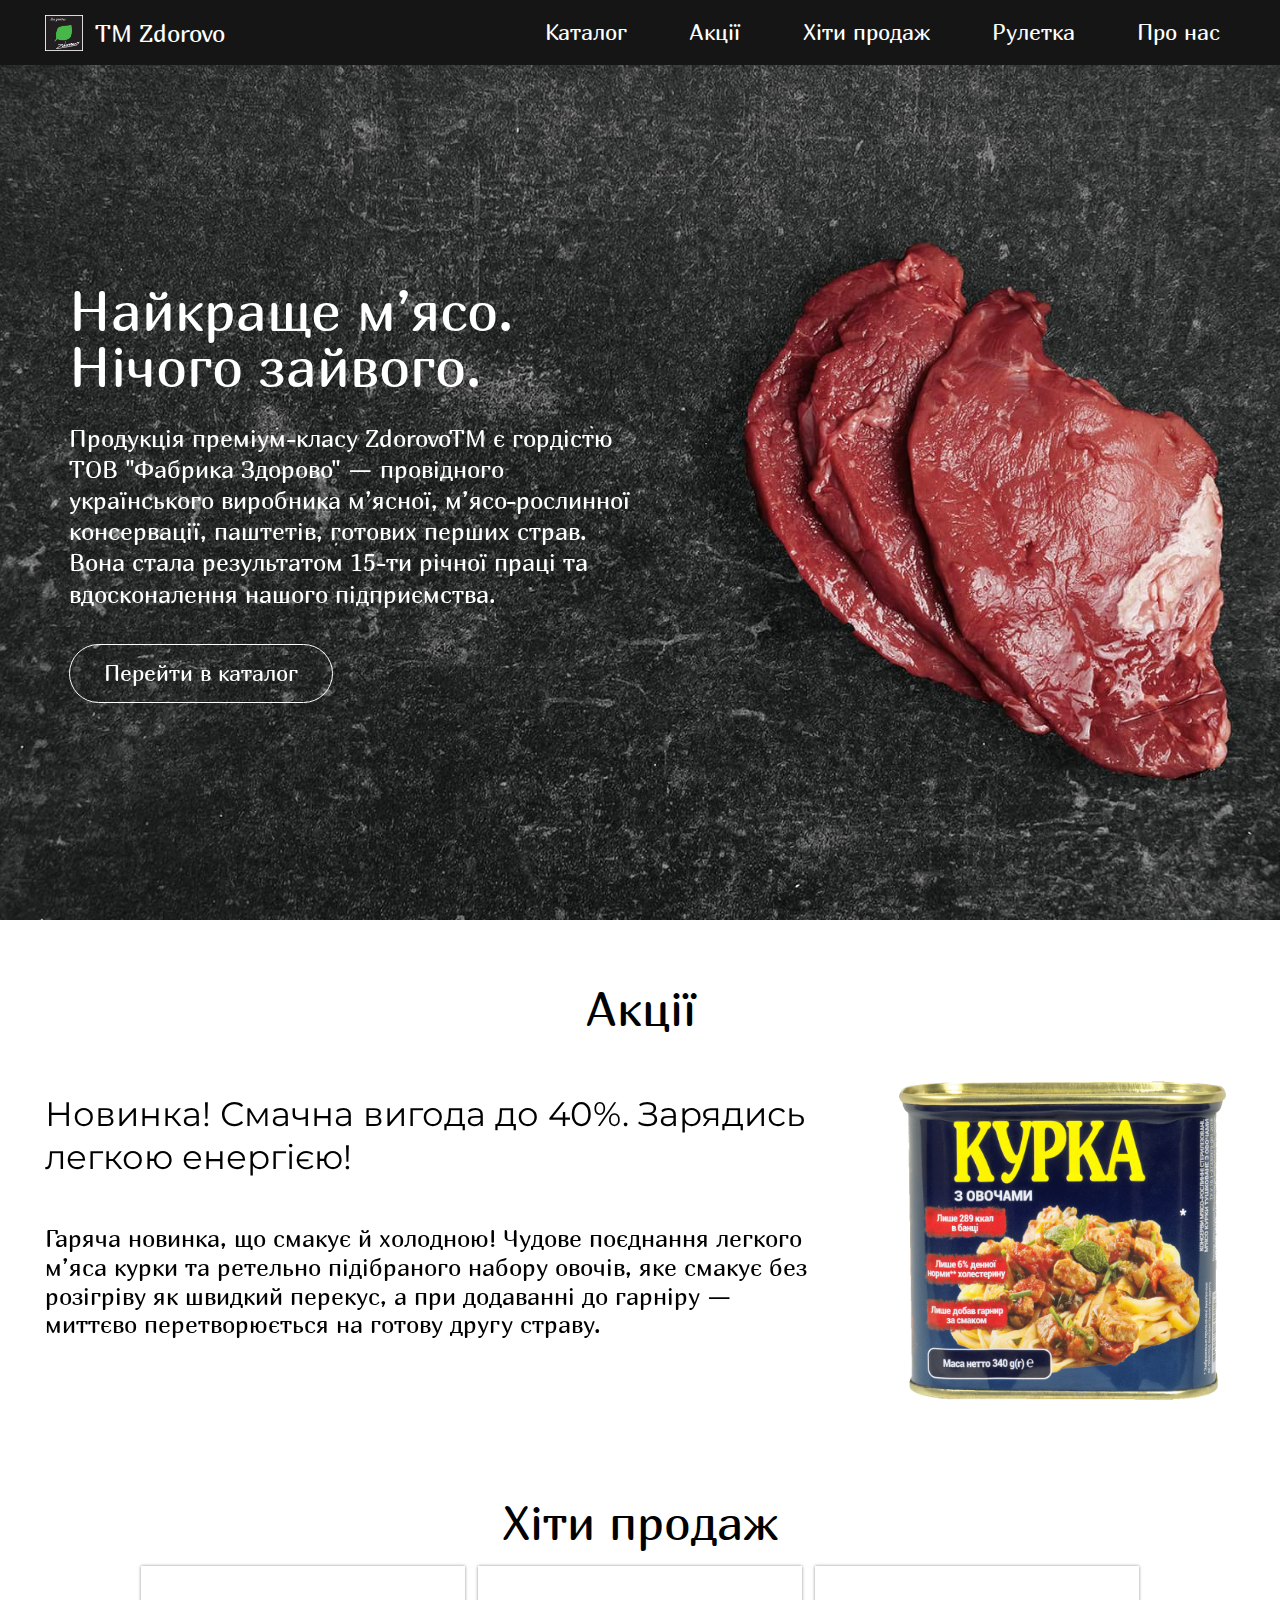
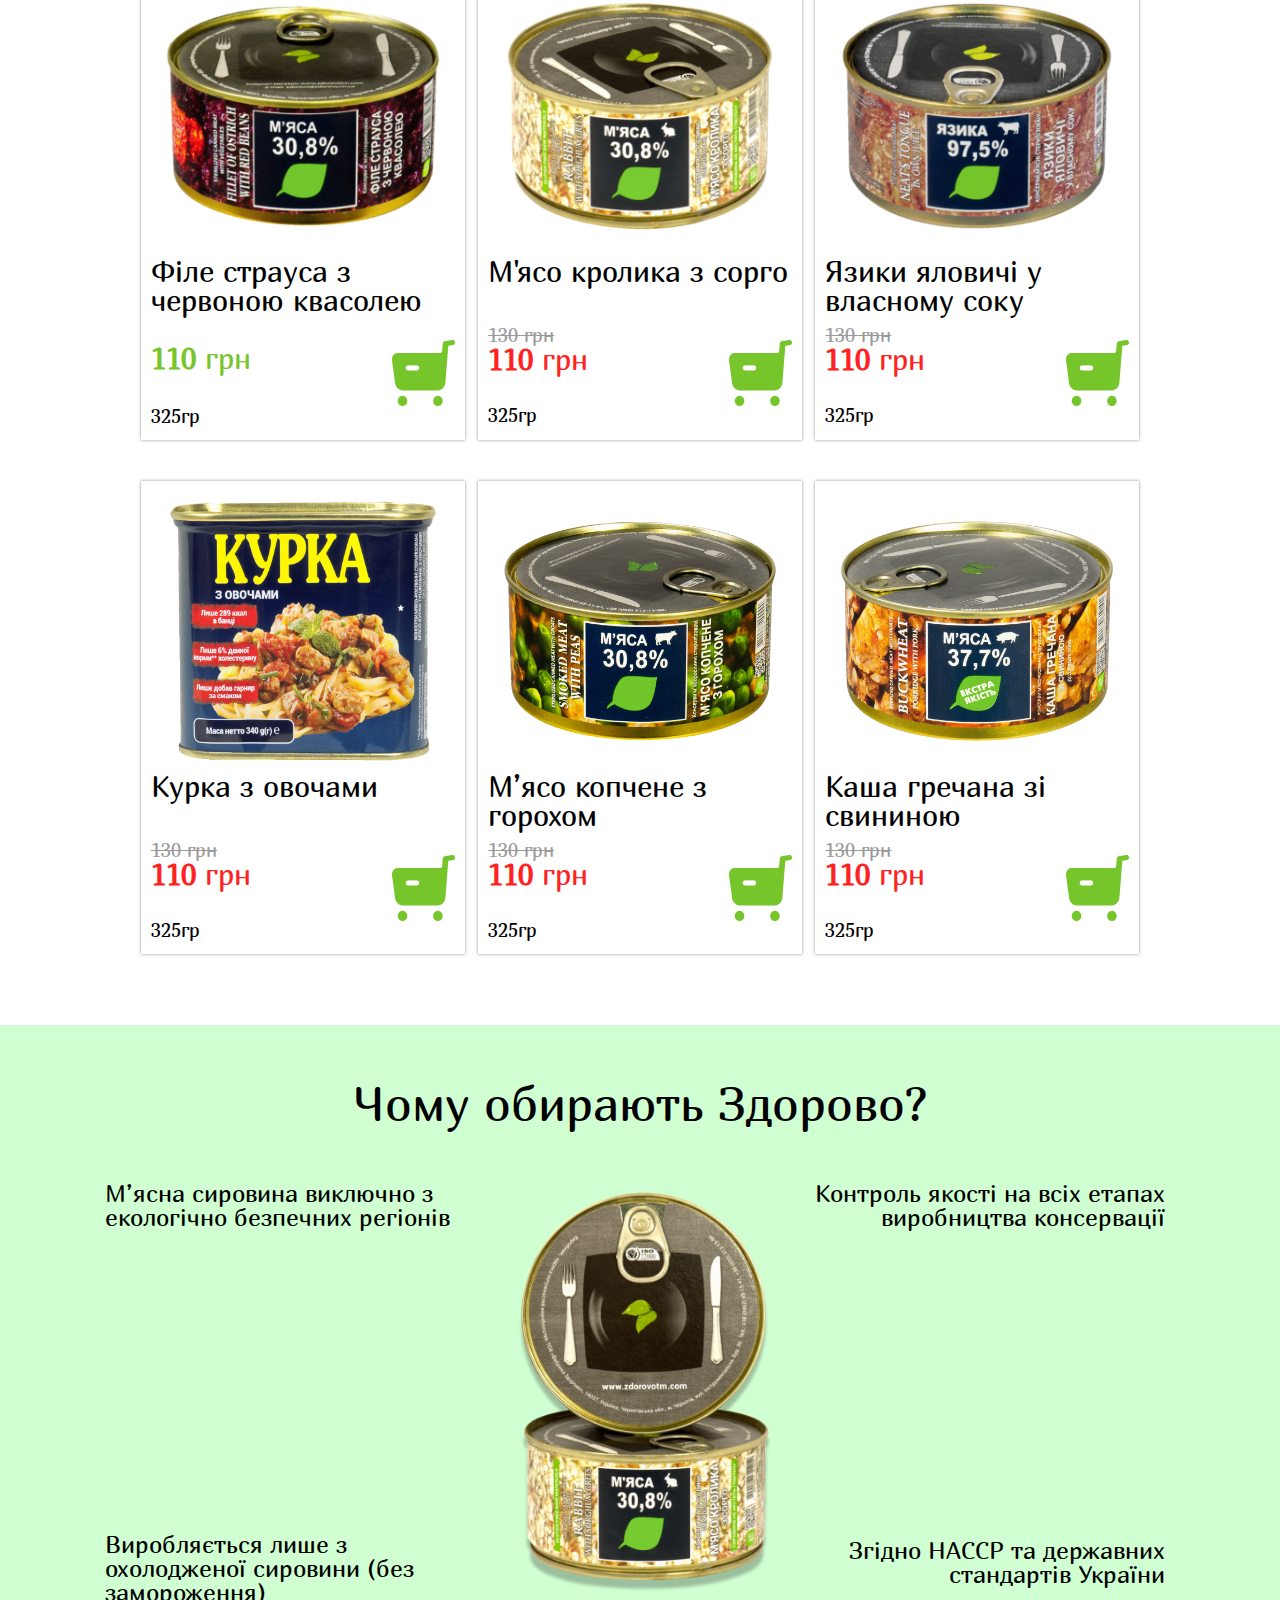
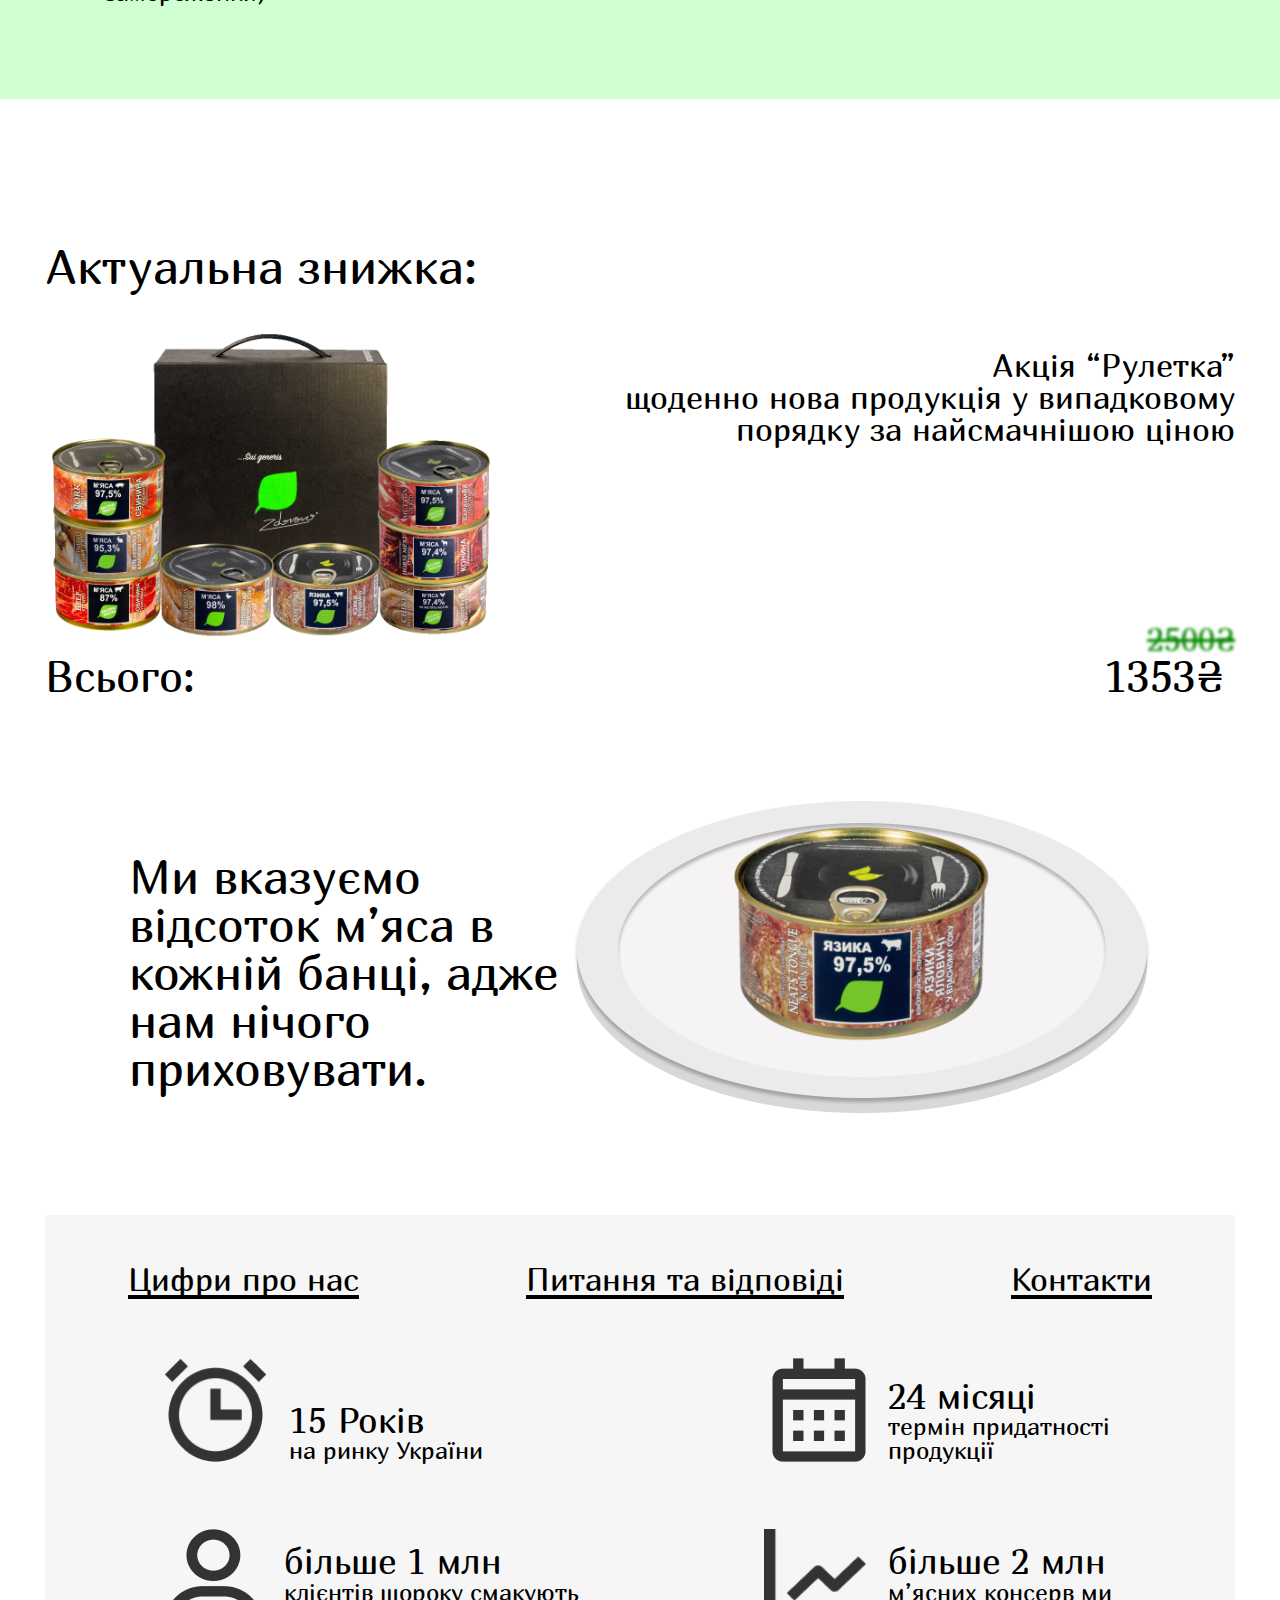
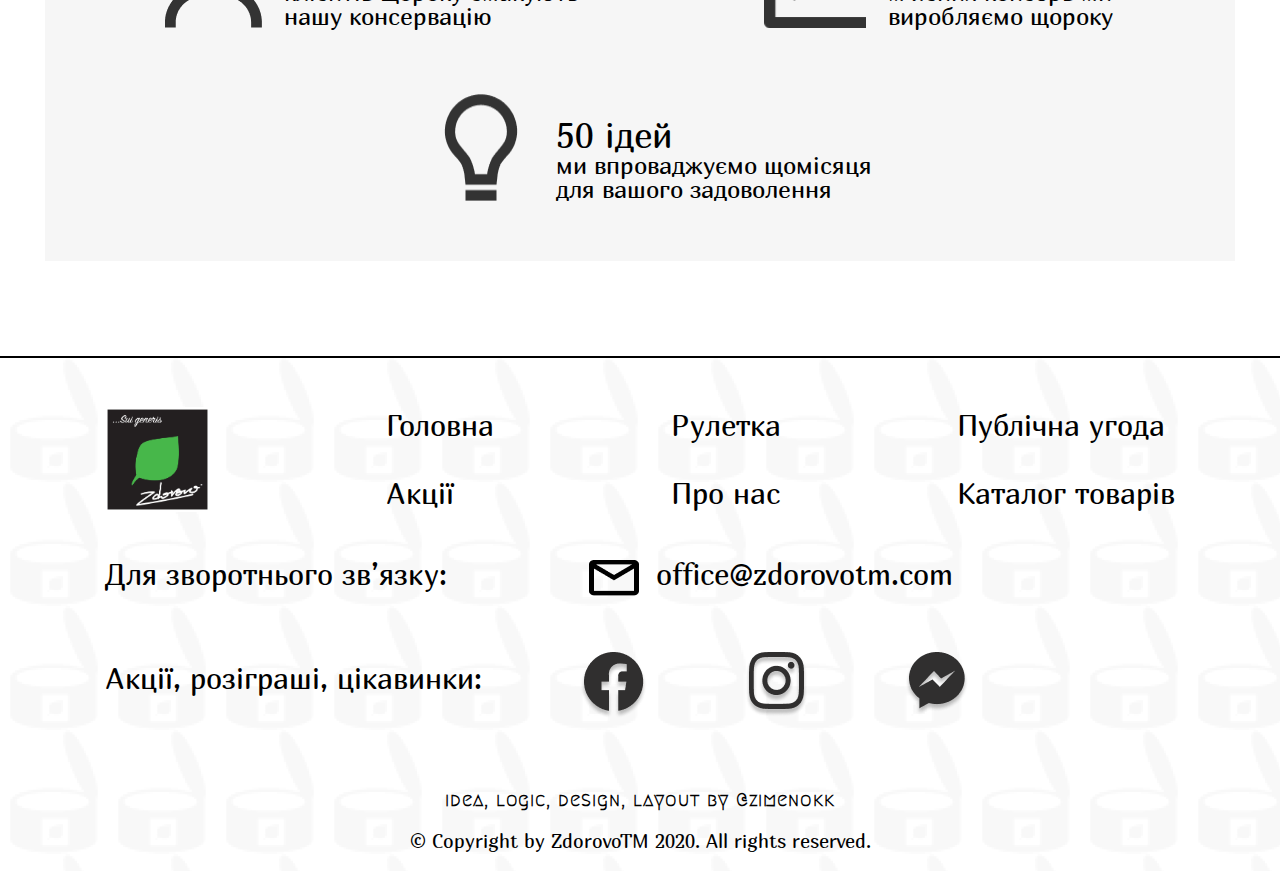
==== site/index.html @ b1e26927 "sto proc bude robutu" ====
<!DOCTYPE html>
<html lang="uk">

<head>
    <meta charset="UTF-8">
    <meta name="viewport" content="width=device-width, initial-scale=1.0">
    <title>ZdorovoTM</title>
    <!-- Шрифты --------------------------------------------------------------------------------->
    <link href="https://fonts.googleapis.com/css2?family=Marmelad&display=swap" rel="stylesheet">
    <link rel="preconnect" href="https://fonts.gstatic.com">
    <link href="https://fonts.googleapis.com/css2?family=Megrim&display=swap" rel="stylesheet">
    <link rel="preconnect" href="https://fonts.gstatic.com">
    <link href="https://fonts.googleapis.com/css2?family=Montserrat:wght@700&display=swap" rel="stylesheet">
    <!-- Favikon --------------------------------------------------------------------------------->
    <link rel="apple-touch-icon" sizes="57x57" href="images/favicon/apple-icon-57x57.png">
    <link rel="apple-touch-icon" sizes="60x60" href="images/favicon/apple-icon-60x60.png">
    <link rel="apple-touch-icon" sizes="72x72" href="images/favicon/apple-icon-72x72.png">
    <link rel="apple-touch-icon" sizes="76x76" href="images/favicon/apple-icon-76x76.png">
    <link rel="apple-touch-icon" sizes="114x114" href="images/favicon/apple-icon-114x114.png">
    <link rel="apple-touch-icon" sizes="120x120" href="images/favicon/apple-icon-120x120.png">
    <link rel="apple-touch-icon" sizes="144x144" href="images/favicon/apple-icon-144x144.png">
    <link rel="apple-touch-icon" sizes="152x152" href="images/favicon/apple-icon-152x152.png">
    <link rel="apple-touch-icon" sizes="180x180" href="images/favicon/apple-icon-180x180.png">
    <link rel="icon" type="image/png" sizes="192x192" href="images/favicon/android-icon-192x192.png">
    <link rel="icon" type="image/png" sizes="32x32" href="images/favicon/favicon-32x32.png">
    <link rel="icon" type="image/png" sizes="96x96" href="images/favicon/favicon-96x96.png">
    <link rel="icon" type="image/png" sizes="16x16" href="images/favicon/favicon-16x16.png">
    <link rel="manifest" href="images/favicon/manifest.json">
    <meta name="msapplication-TileColor" content="#ffffff">
    <meta name="msapp
    lication-TileImage" content="images/favicon/ms-icon-144x144.png">
    <meta name="theme-color" content="#ffffff">
    <!-- CSS --------------------------------------------------------------------------------->
    <link rel="stylesheet" href="css/normalize.css">
    <link rel="stylesheet" href="css/header_footer.css">
    <link rel="stylesheet" href="css/slider.css">
    <link rel="stylesheet" href="css/style_slider.css">
    <link rel="stylesheet" href="css/style.css">

</head>

<body>
    <header id="header" class="header">
        <div class="container">
            <div class="logo">
                <a href="index.html"><img src="images/logo.png" alt="logo"></a>
                <p>TM Zdorovo</p>
            </div>
            <div class="right_header">
                <ul class="header_list">
                    <li><a href="index_katalog.html">Каталог</a></li>
                    <li><a href="#mainSales">Акції</a></li>
                    <li><a href="#mainHits">Хіти продаж</a></li>
                    <li><a href="#mainRuller">Рулетка</a></li>
                    <li><a href="#mainAbout">Про нас</a></li>
                    <!-- <li><img src="images/search-3-48.png" alt="search"></li> -->
                </ul>
            </div>
        </div>
    </header>
    <div class="wrapper">
        <div id="preview" class="preview">
            <div class="container">
                <div class="inner">
                    <h1><span>Найкраще м’ясо.</span><br> <span> Нічого зайвого.</span></h1>
                    <h2>Продукція преміум-класу ZdorovoTM є гордістю ТОВ "Фабрика Здорово" — провідного українського виробника м’ясної, м’ясо-рослинної консервації, паштетів, готових перших страв. Вона стала результатом 15-ти річної праці та вдосконалення
                        нашого підприємства.
                    </h2>
                    <p><a href="index_katalog.html" class="goCat">Перейти в каталог</a></p>
                </div>
            </div>
        </div>
    </div>
    <div id="mainSales" class="sales">
        <div class="container">
            <h2>Акції</h2>
            <div class="sliderWrapper">
                <div class="image-slider swiper-container">
                    <!-- Additional required wrapper -->
                    <div class="image-slider__wrapper swiper-wrapper">
                        <!-- Slides -->
                        <!-- SLIDE -->
                        <div class="image-slider__slide swiper-slide">
                            <div class="image-slider__image">
                                <div class="innerSales">
                                    <div class="saleArt">
                                        <div class="innerSales">
                                            <div class="salesIN">
                                                <p class="sale1">Новинка! Смачна вигода до 40%. Зарядись легкою енергією!</p>
                                                <p class="sale2"> Гаряча новинка, що смакує й холодною! Чудове поєднання легкого м’яса курки та ретельно підібраного набору овочів, яке смакує без розігріву як швидкий перекус, а при додаванні до гарніру — миттєво перетворюється
                                                    на готову другу страву.
                                                </p>
                                            </div>
                                        </div>
                                        <img src="images/курка.png" alt="Банка з куркою">
                                    </div>

                                </div>
                            </div>
                        </div>
                        <!-- SLIDE -->
                        <div class="image-slider__slide swiper-slide">
                            <div class="image-slider__image">
                                <div class="innerSales">
                                    <div class="saleArt">
                                        <div class="innerSales">
                                            <div class="salesIN">
                                                <p class="sale1">Double Black Friday ‘2020</p>
                                                <p class="sale2">На горизонті подвійна Чорна П’ятниця від Zdorovo! Цілих два дні: 27 та 28 листопада - найсмачніша вигода до 51% на всю ексклюзивну м’ясну продукцію ZdorovoTM. Наші найкращі страви спеціально для вас: філе страуса,
                                                    кролика, м'ясо судака, лосося, найніжніші паштети, супер вигідні набори та багато чого іншого! Все для того, щоб ви сказали: «ммм Здорово»</p>
                                            </div>
                                        </div>
                                        <img src="images/forSales.png" alt="Банка з куркою">
                                    </div>

                                </div>
                            </div>
                        </div>
                        <!-- SLIDE -->
                        <div class="image-slider__slide swiper-slide">
                            <div class="image-slider__image">
                                <div class="innerSales">
                                    <div class="saleArt">
                                        <div class="innerSales">
                                            <div class="salesIN">
                                                <p class="sale1">Вдома, в поході, будь-де!<br> </p>

                                                <p class="sale2"> Наш набір «All Inclusive» - це універсальний спосіб перемогти голод в будь-яких умовах. Тут зосереджені ваші улюблені товари, купуючі які ви отримаєте: <br>1. Задоволення від 7кг відбірної продукції
                                                    <br>2. Безкоштовну доставку<br>3. Фотоальбом “Храми Чернігівщини” з підписом автора.
                                                </p>
                                            </div>
                                        </div>
                                        <img src="images/сплит.png" alt="Банка з куркою">
                                    </div>

                                </div>
                            </div>
                        </div>
                        <!-- SLIDE -->
                        <div class="image-slider__slide swiper-slide">
                            <div class="image-slider__image">
                                <div class="innerSales">
                                    <div class="saleArt">
                                        <div class="innerSales">
                                            <div class="salesIN">
                                                <p class="sale1">Новинка! Смачна вигода до 40%. Зарядись легкою енергією!</p>
                                                <p class="sale2">Гаряча новинка, що смакує й холодною! Чудове поєднання легкого м’яса курки та ретельно підібраного набору овочів, яке смакує без розігріву як швидкий перекус, а при додаванні до гарніру — миттєво перетворюється
                                                    на готову другу страву.
                                                </p>
                                            </div>
                                        </div>
                                        <img src="images/курка.png" alt="Банка з куркою">
                                    </div>

                                </div>
                            </div>
                        </div>
                        <!-- SLIDE -->
                        <div class="image-slider__slide swiper-slide">
                            <div class="image-slider__image">
                                <div class="innerSales">
                                    <div class="saleArt">
                                        <div class="innerSales">
                                            <div class="salesIN">
                                                <p class="sale1">Новинка! Смачна вигода до 40%. Зарядись легкою енергією!</p>
                                                <p class="sale2">Гаряча новинка, що смакує й холодною! Чудове поєднання легкого м’яса курки та ретельно підібраного набору овочів, яке смакує без розігріву як швидкий перекус, а при додаванні до гарніру — миттєво перетворюється
                                                    на готову другу страву.
                                                </p>
                                            </div>
                                        </div>
                                        <img src="images/курка.png" alt="Банка з куркою">
                                    </div>

                                </div>
                            </div>
                        </div>
                        <!-- <div class="image-slider__slide swiper-slide">
                            <div class="image-slider__image">
                                <div class="innerSales">
                                    <div class="saleArt">
                                        <div class="innerSales">
                                            <div class="salesIN">
                                                <p class="sale1">Double Black Friday ‘2020</p>
                                                <p class="sale2">
                                                    Тільки 27 та 28 листопада — найсмачніші вигоди від 24 до 51% на ВСЮ ексклюзивну м’ясну консервацію ZdorovoTM. Від хітів замовлень Свинини та Яловичини тушкованих до оригінальних Філе страуса з червоною квасолею та Судака під маринадом, від насиченої м’ясом
                                                    Каші гречаної зі свининою до делікатесних Філе кролика у власному соку і М’яса лосося в оливковій олії, від М’яса кролика с сорго, сировина якого не містить глютену, до найніжніших натуральних Паштетів
                                                    яловичого та курячого. Вигоди на ВСЕ, включаючи неповторні набори ZdorovoTM – хітовий М’ясний сектор FULL, вичерпний ALL INCLUSIVE, вишуканий Норвезький подарунок та інші.
                                                </p>
                                            </div>
                                        </div>
                                        <img src="images/набор.png" alt="Банка з куркою">
                                    </div>
                                </div>
                            </div>
                        </div> -->

                    </div>
                    <!-- If we need pagination -->
                    <!-- <div class="swiper-pagination"></div> -->



                    <!-- If we need scrollbar -->
                    <!-- <div class="swiper-scrollbar"></div> -->
                </div>
            </div>

        </div>
    </div>
    </div>
    <div id="mainHits" class="hits">
        <div class="container">
            <h2>Хіти продаж</h2>
            <div class="innerHits">
                <!-- <div class="line"> -->
                <div class="item">
                    <div class="itemPh"><img src="images/file.png" alt="Смаколик"></div>
                    <!-- 1 -->
                    <p class="itemName">Філе страуса з червоною квасолею </p>
                    <div class="downItem">
                        <div class="leftDownItem">
                            <div class="allPrices ">
                                <!-- <p class="prevPrice">130 грн </p>
                                    <p class="actPrice"><span> 110 </span>грн</p> -->
                                <p class="itemPrice"><span> 110 </span>грн</p>
                            </div>
                            <p class="weight">325гр</p>
                        </div>
                        <a href="#"><img src="images/Buy.png" alt="buy"></a>
                    </div>
                </div>
                <div class="item">
                    <!-- 2 -->
                    <div class="itemPh"><img src="images/банка.png" alt="Смаколик"></div>
                    <p class="itemName">М'ясо кролика з сорго </p>
                    <div class="downItem">
                        <div class="leftDownItem">
                            <div class="allPrices">
                                <p class="prevPrice">130 грн </p>
                                <p class="actPrice"><span> 110 </span>грн</p>
                                <!-- <p class="itemPrice"><span> 110 </span>грн</p> -->
                            </div>
                            <p class="weight">325гр</p>
                        </div>
                        <a href="#"><img src="images/Buy.png" alt="buy"></a>
                    </div>
                </div>
                <div class="item">
                    <!-- 3 -->
                    <div class="itemPh"><img src="images/язики.png" alt="Смаколик"></div>
                    <p class="itemName">Язики яловичі у власному соку </p>
                    <div class="downItem downItemDiscount">
                        <div class="leftDownItem">
                            <div class="allPrices">
                                <p class="prevPrice">130 грн </p>
                                <p class="actPrice"><span> 110 </span>грн</p>
                                <!-- <p class="itemPrice"><span> 110 </span>грн</p> -->
                            </div>
                            <p class="weight">325гр</p>
                        </div>
                        <a href="#"><img src="images/Buy.png" alt="buy"></a>
                    </div>
                </div>


                <!-- </div> -->
                <!-- <div class="line"> -->
                <div class="item">
                    <div class="itemPh"><img src="images/курка.png" alt="Смаколик"></div>
                    <p class="itemName">Курка з овочами </p>
                    <div class="downItem">
                        <div class="leftDownItem">
                            <div class="allPrices">
                                <p class="prevPrice">130 грн </p>
                                <p class="actPrice"><span> 110 </span>грн</p>
                                <!-- <p class="itemPrice"><span> 110 </span>грн</p> -->
                            </div>
                            <p class="weight">325гр</p>
                        </div>
                        <a href="#"><img src="images/Buy.png" alt="buy"></a>
                    </div>
                </div>
                <div class="item">
                    <div class="itemPh"><img src="images/myaso-horokh_1_1000x.png" alt="Смаколик"></div>
                    <p class="itemName">М’ясо копчене з горохом </p>
                    <div class="downItem">
                        <div class="leftDownItem">
                            <div class="allPrices">
                                <p class="prevPrice">130 грн </p>
                                <p class="actPrice"><span> 110 </span>грн</p>
                                <!-- <p class="itemPrice"><span> 110 </span>грн</p> -->
                            </div>
                            <p class="weight">325гр</p>
                        </div>
                        <a href=""><img src="images/Buy.png" alt="buy"></a>
                    </div>
                </div>
                <div class="item">
                    <div class="itemPh"><img src="images/kasha-hrechka_1_1000x.png" alt="Смаколик"></div>
                    <p class="itemName">Каша гречана зі свининою</p>
                    <div class="downItem">
                        <div class="leftDownItem">
                            <div class="allPrices">
                                <p class="prevPrice">130 грн </p>
                                <p class="actPrice"><span> 110 </span>грн</p>
                                <!-- <p class="itemPrice"><span> 110 </span>грн</p> -->
                            </div>
                            <p class="weight">325гр</p>
                        </div>
                        <a href="#"><img src="images/Buy.png" alt="buy"></a>
                    </div>
                </div>


                <!-- </div> -->

            </div>
        </div>
    </div>
    <div class="why">
        <div class="container">
            <div class="innerWhy">
                <h2>Чому обирають Здорово?</h2>
                <div class="downWhy">
                    <div class="whyCol">
                        <p>М’ясна сировина виключно з екологічно безпечних регіонів</p>
                        <p class="secWhy">Виробляється лише з охолодженої сировини (без замороження)</p>
                    </div>
                    <div class="whyCol"><img src="images/whyBanka.png" alt="ЧомуБанка"> </div>
                    <div class="whyCol whyCol3">
                        <p>Контроль якості на всіх етапах виробництва консервації</p>
                        <p class="lastP">Згідно HACCP та державних стандартів України</p>
                    </div>
                </div>
            </div>
        </div>
    </div>
    <div id="mainRuller" class="Ruller">
        <div class="container">
            <div class="innerRuller">
                <p class="act">Актуальна знижка:</p>
                <div class="mainRuller">
                    <img src="images/набор.png" alt="Набір">
                    <p>Акція “Рулетка” <br>щоденно нова продукція у випадковому порядку за найсмачнішою ціною </p>
                </div>
                <div class="downRul">
                    <p class="prePr">2500₴ </p>
                    <div class="so">
                        <p>Всього:</p>
                        <p class="prePr1">1353₴</p>
                    </div>
                </div>
            </div>
        </div>
    </div>
    <div class="percent">
        <div class="container">
            <div class="innerPercent">
                <h2>Ми вказуємо відсоток м’яса в кожній банці, адже нам нічого приховувати. </h2>
                <div class="right_Percent">
                    <img src="images/банканаТар.png" alt="На тарілці">
                </div>
            </div>
        </div>
    </div>
    <div id="mainAbout" class="mainAbout">

        <div class="sliderWrapper">
            <div class="image-slider swiper-container">
                <!-- Additional required wrapper -->
                <div class="image-slider__wrapper swiper-wrapper">
                    <!-- Slides -->
                    <!-- SLIDE -->
                    <div class="image-slider__slide swiper-slide">
                        <div class="image-slider__image">
                            <div class="container">
                                <div class="innerAbout">
                                    <div class="upAbout">
                                        <p>Цифри про нас</p>
                                        <p>Питання та відповіді</p>
                                        <p>Контакти</p>
                                    </div>
                                    <div class="downAbout">
                                        <div class="rowAbout rowAbDown">
                                            <div>
                                                <img src="images/alarm.png" alt="">
                                                <p><span> 15 Років</span> на ринку України</p>
                                            </div>
                                            <div class="rightAb">
                                                <img src="images/calendar.png" alt="">
                                                <p><span> 24 місяці</span> термін придатності продукції</p>
                                            </div>
                                        </div>
                                        <div class="rowAbout rowAbDown ">
                                            <div>
                                                <img src="images/user.png" alt="">
                                                <p><span> більше 1 млн</span> клієнтів щороку смакують нашу консервацію</p>
                                            </div>
                                            <div class="rightAb rowAblong ">
                                                <img src="images/line_chart_up.png" alt="">
                                                <p><span> більше 2 млн</span> м’ясних консерв ми виробляємо щороку</p>
                                            </div>
                                        </div>
                                        <div class="rowAbout1">
                                            <div>
                                                <img src="images/idea.png" alt="">
                                                <p><span>50 ідей </span> <br> ми впроваджуємо щомісяця для вашого задоволення</p>
                                            </div>
                                        </div>

                                    </div>
                                </div>
                            </div>
                        </div>
                    </div>
                    <!-- SLIDE -->
                    <div class="image-slider__slide swiper-slide">
                        <div class="image-slider__image">
                            <div class="container">
                                <div class="innerAbout">
                                    <div class="upAbout">
                                        <p>Цифри про нас</p>
                                        <p>Питання та відповіді</p>
                                        <p>Контакти</p>
                                    </div>
                                    <div class="downAbout2">
                                        <div class="leftDownAbout2">
                                            <p>Де ми беремо сировину?</p>
                                            <p class="choose">Чи корисна та безпечна наша продукція?</p>
                                            <p>Чи використовуєте Ви консерванти?</p>
                                            <p>Чому Ваша продукція дорожча ніж у конкурентів в супермаркетах?</p>
                                        </div>
                                        <div class="rightDownAbout2">
                                            <div class="aboutInfo">
                                                <p> Всупереч розхожій думці про сумнівну користь консервованого м’яса, сучасне виробництво консервів дозволяє зберегти більшість вітамінів і мікроелементів за рахунок правильної технологічної обробки сировини.
                                                    Вся продукція виготовлена згідно державних стандартів України, тобто містить виключно натуральну м’ясну сировину, що за кількістю перевищує вимоги відповідних стандартів. Не містить жодних сторонніх домішок,
                                                    хімічних сполук, консервантів, ГМО, Е-, та т. п.
                                                </p>
                                            </div>
                                        </div>
                                    </div>
                                </div>
                            </div>
                        </div>
                    </div>
                    <!-- SLIDE -->
                    <div class="image-slider__slide swiper-slide">
                        <div class="image-slider__image">
                            <div class="container">
                                <div class="innerAbout">
                                    <!-- Cлайдер -->

                                    <!-- Cлайдер -->
                                    <div class="upAbout">
                                        <p>Цифри про нас</p>
                                        <p>Питання та відповіді</p>
                                        <p>Контакти</p>
                                    </div>
                                    <div class="downAbout3">
                                        <div class="leftDownAbout3">
                                            <div>
                                                <p>Офіційний дистриб'ютор:</p>
                                                <p>ТОВ "Суі Генеріс"</p>
                                            </div>
                                            <div>
                                                <p>Адреса потужностей виробництва:</p>
                                                <p>ТОВ "Фабрика Здорово" </p>
                                            </div>
                                        </div>
                                        <div class="rightDownAbout3">
                                            <div class="contacts">
                                                <a href="mailto:office@zdorovotm.com"><img src="images/mail.png" alt=""></a>
                                                <a href="mailto:office@zdorovotm.com" target="blank ">
                                                    <p>office@zdorovotm.com</p>
                                                </a>

                                            </div>
                                            <div class="contacts">
                                                <img src="images/location.png" alt="">
                                                <a href="https://www.google.com/maps/place/%D0%A2%D0%9E%D0%92%D0%90%D0%A0%D0%98%D0%A1%D0%A2%D0%92%D0%9E+%D0%97+%D0%9E%D0%91%D0%9C%D0%95%D0%96%D0%95%D0%9D%D0%9E%D0%AE+%D0%92%D0%86%D0%94%D0%9F%D0%9E%D0%92%D0%86%D0%94%D0%90%D0%9B%D0%AC%D0%9D%D0%86%D0%A1%D0%A2%D0%AE+%22%D0%A4%D0%90%D0%91%D0%A0%D0%98%D0%9A%D0%90+%D0%97%D0%94%D0%A0%D0%9E%D0%92%D0%9E%22/@51.52247,31.2604394,17.02z/data=!4m5!3m4!1s0x0:0x3c4d520364a67b3f!8m2!3d51.5222877!4d31.260244">
                                                    <p>м. Чернігів вул. Інструментальна, 30, індекс: 14037
                                                    </p>
                                                </a>
                                            </div>
                                            <div class="contacts phoneNumber ">
                                                <img src="images/mobile.png" class="phoneImage" alt="">
                                                <div>
                                                    <a href="tel:+380509422662">+38 (050) 942-26-62</a>
                                                    <a href="tel:+380689422662">+38 (068) 942-26-62 </a>
                                                    <a href="tel:+380939422662">+38 (093) 942-26-62</a>
                                                </div>
                                            </div>
                                        </div>

                                    </div>
                                    <div class="footAbout">
                                        <!-- <hr> -->
                                        <img src="images/lineAbout.png" class="line1Footer" alt="">
                                        <div class="contB">
                                            <a target="blank" href="https://www.facebook.com/zdorovotm/"><img src="images/facebook.png" alt=""></a>
                                            <a target="blank" href="https://www.instagram.com/zdorovotm/"><img src="images/instagram.png" alt=""></a>
                                            <a target="blank" href="https://www.facebook.com/messages/t/zdorovotm"><img src="images/messenger.png" alt=""></a>
                                        </div>
                                        <img src="images/lineAbout.png" class="line2Footer" alt="Лінія">
                                        <!-- <hr> -->
                                    </div>
                                </div>
                            </div>
                        </div>
                    </div>


                </div>
                <!-- If we need pagination -->
                <!-- <div class="swiper-pagination"></div> -->



                <!-- If we need scrollbar -->
                <!-- <div class="swiper-scrollbar"></div> -->
            </div>
        </div>
    </div>
    <footer class="footer ">
        <div class="container ">
            <div class="innerFooter ">
                <div class="upFooter ">
                    <img src="images/logo.png " alt="лого">
                    <div>
                        <a href=" #header ">
                            <p>Головна</p>
                        </a>
                        <a href=" #mainSales ">
                            <p>Акції</p>
                        </a>
                    </div>
                    <div>
                        <a href=" #mainRuller ">
                            <p>Рулетка</p>
                        </a>
                        <a href="#mainAbout ">
                            <p>Про нас</p>
                        </a>
                    </div>
                    <div>
                        <a href=" # ">
                            <p>Публічна угода</p>
                        </a>
                        <a href="index_katalog.html">
                            <p>Каталог товарів </p>
                        </a>
                    </div>
                </div>
                <div class="middleFooter ">
                    <div class="textFoot ">
                        <p>Для зворотнього зв’язку:</p>
                        <p>Акції, розіграші, цікавинки:</p>
                    </div>
                    <div class="centrMiddleFooter ">
                        <div class="upMiddleFoot ">
                            <a href="mailto:office@zdorovotm.com" target="blank "><img src="images/mail.png " alt=""></a>
                            <a href="mailto:office@zdorovotm.com" target="blank ">
                                <p>office@zdorovotm.com</p>
                            </a>
                        </div>
                        <div class="downmiddleDiv ">
                            <a target="blank " href="https://www.facebook.com/zdorovotm/ "><img src="images/facebook.png " alt=" "></a>
                            <a target="blank " href="https://www.instagram.com/zdorovotm/ "><img src="images/instagram.png " alt=" "></a>
                            <a target="blank " href="https://www.facebook.com/messages/t/zdorovotm "><img src="images/messenger.png " alt=" "></a>
                        </div>
                    </div>
                </div>
                <div class="downFooter ">
                    <p>idea, logic, design, layout by @zimenokk </p>
                    <p>© Copyright by ZdorovoTM 2020. All rights reserved.</p>
                </div>
            </div>
        </div>
    </footer>

    <script src="js/slider_min.js"></script>
    <script src="js/slider.js"></script>
</body>

</html>
---- site/css/header_footer.css ----
/* HEADER___________________________________________________ */

header {
    width: 100%;
    background-color: rgb(21, 21, 21);
    height: 65px;
    display: flex;
    align-items: center;
    position: fixed;
    z-index: 100;
}

header .container {
    display: flex;
    color: white;
    justify-content: space-between;
    align-items: center;
}

.header img {
    width: 38px;
    height: 36px;
}

.logo {
    display: flex;
    color: white;
    justify-content: space-between;
    max-width: 180px;
    width: 100%;
    font-size: 1.5rem;
    align-items: center;
}

.logo img {
    display: block;
}

.right_header {
    max-width: 705px;
    width: 100%;
    align-items: center;
}

.right_header ul {
    display: flex;
    list-style: none;
    justify-content: space-between;
}


/* .right_header a:hover {
    text-decoration: underline white;
} */

.header_list {
    justify-content: space-between;
    width: 100%;
    align-items: center;
}

.header_list a {
    color: white;
    padding: 5px 15px;
}

.right_header img {
    width: 30px;
    height: 30px;
}


/* Animation_______________________________ */

ul li a {
    position: relative;
    display: block;
    color: #000;
    text-decoration: none;
    z-index: 1000;
    transition: 1s;
    overflow: hidden;
    -webkit-transition: 1s;
    -moz-transition: 1s;
    -ms-transition: 1s;
    -o-transition: 1s;
}

ul li a::before {
    content: '';
    position: absolute;
    top: calc(50% - 2px);
    left: -100%;
    width: 100%;
    height: 4px;
    background: #fff;
    transition: 0.7s;
    z-index: -1;
    color: black;
    -webkit-transition: 0.7s;
    -moz-transition: 0.7s;
    -ms-transition: 0.7s;
    -o-transition: 0.7s;
}

ul li a:hover {
    color: black;
}

ul li a:hover::before {
    animation: animate .3s linear forwards;
    -webkit-animation: animate .3s linear forwards;
}

@keyframes animate {
    0% {
        top: calc(50% - 2px);
        left: -100%;
        height: 4px;
    }
    50% {
        top: calc(50% - 2px);
        left: 0;
        height: 4px;
    }
    100% {
        top: 0;
        left: 0;
        height: 100%;
    }
}


/* Animation_______________________________ */


/* FOOTER______________________________________________________________ */

footer {
    border-top: 2px solid black;
    font-size: 1.8rem;
    position: relative;
}

footer::after {
    background: url("../images/cons_bg.png");
    content: "";
    display: block;
    position: absolute;
    width: 100%;
    height: 100%;
    top: 0;
    left: 0;
    opacity: .03;
    z-index: 50;
}

.innerFooter {
    display: flex;
    flex-direction: column;
    width: 90%;
    margin: 0 auto;
    z-index: 100;
}

.upFooter {
    width: 100%;
    display: flex;
    flex-direction: row;
    justify-content: space-between;
    margin: 3% 0;
    align-items: center;
}

.upFooter div {
    margin: 0 0%;
    display: flex;
    flex-direction: column;
    align-items: center;
    text-align: start;
}

.upFooter p {
    margin: 20px 0;
    width: 100%;
}

.upFooter img {
    width: 105px;
    height: 105px;
}

.upFooter a {
    width: 100%;
    text-align: left;
}

.middleFooter {
    display: flex;
    flex-direction: row;
}

.textFoot p {
    margin-bottom: 20%;
}

.upMiddleFoot {
    display: flex;
    flex-direction: row;
}

.upMiddleFoot p {
    margin: 0 6%;
}

.centrMiddleFooter {
    margin: 0 10%;
}

.downmiddleDiv {
    display: flex;
    justify-content: space-between;
    margin: 15% -9.5% 0 -2.5%;
}

.downFooter {
    display: flex;
    margin: 2% 0 2% 0;
    font-size: 1.2rem;
    width: 100%;
    flex-direction: column;
    text-align: center;
}

.downFooter p:first-child {
    margin-bottom: 2%;
    font-family: 'Megrim', cursive;
    font-weight: 600;
    letter-spacing: 0.05em;
}


/* .downFooter p:first-child {
   width: 70%;
   text-align: flex-end;
   display: flex;
   align-items: flex-end;
}
*/
---- site/css/slider.css ----
/**
 * Swiper 6.3.5
 * Most modern mobile touch slider and framework with hardware accelerated transitions
 * https://swiperjs.com
 *
 * Copyright 2014-2020 Vladimir Kharlampidi
 *
 * Released under the MIT License
 *
 * Released on: October 30, 2020
 */

@font-face{font-family:swiper-icons;src:url('data:application/font-woff;charset=utf-8;base64, [base64]//wADZ2x5ZgAAAywAAADMAAAD2MHtryVoZWFkAAABbAAAADAAAAA2E2+eoWhoZWEAAAGcAAAAHwAAACQC9gDzaG10eAAAAigAAAAZAAAArgJkABFsb2NhAAAC0AAAAFoAAABaFQAUGG1heHAAAAG8AAAAHwAAACAAcABAbmFtZQAAA/gAAAE5AAACXvFdBwlwb3N0AAAFNAAAAGIAAACE5s74hXjaY2BkYGAAYpf5Hu/j+W2+MnAzMYDAzaX6QjD6/4//Bxj5GA8AuRwMYGkAPywL13jaY2BkYGA88P8Agx4j+/8fQDYfA1AEBWgDAIB2BOoAeNpjYGRgYNBh4GdgYgABEMnIABJzYNADCQAACWgAsQB42mNgYfzCOIGBlYGB0YcxjYGBwR1Kf2WQZGhhYGBiYGVmgAFGBiQQkOaawtDAoMBQxXjg/wEGPcYDDA4wNUA2CCgwsAAAO4EL6gAAeNpj2M0gyAACqxgGNWBkZ2D4/wMA+xkDdgAAAHjaY2BgYGaAYBkGRgYQiAHyGMF8FgYHIM3DwMHABGQrMOgyWDLEM1T9/w8UBfEMgLzE////P/5//f/V/xv+r4eaAAeMbAxwIUYmIMHEgKYAYjUcsDAwsLKxc3BycfPw8jEQA/[base64]/uznmfPFBNODM2K7MTQ45YEAZqGP81AmGGcF3iPqOop0r1SPTaTbVkfUe4HXj97wYE+yNwWYxwWu4v1ugWHgo3S1XdZEVqWM7ET0cfnLGxWfkgR42o2PvWrDMBSFj/IHLaF0zKjRgdiVMwScNRAoWUoH78Y2icB/yIY09An6AH2Bdu/UB+yxopYshQiEvnvu0dURgDt8QeC8PDw7Fpji3fEA4z/PEJ6YOB5hKh4dj3EvXhxPqH/SKUY3rJ7srZ4FZnh1PMAtPhwP6fl2PMJMPDgeQ4rY8YT6Gzao0eAEA409DuggmTnFnOcSCiEiLMgxCiTI6Cq5DZUd3Qmp10vO0LaLTd2cjN4fOumlc7lUYbSQcZFkutRG7g6JKZKy0RmdLY680CDnEJ+UMkpFFe1RN7nxdVpXrC4aTtnaurOnYercZg2YVmLN/d/gczfEimrE/fs/bOuq29Zmn8tloORaXgZgGa78yO9/cnXm2BpaGvq25Dv9S4E9+5SIc9PqupJKhYFSSl47+Qcr1mYNAAAAeNptw0cKwkAAAMDZJA8Q7OUJvkLsPfZ6zFVERPy8qHh2YER+3i/BP83vIBLLySsoKimrqKqpa2hp6+jq6RsYGhmbmJqZSy0sraxtbO3sHRydnEMU4uR6yx7JJXveP7WrDycAAAAAAAH//wACeNpjYGRgYOABYhkgZgJCZgZNBkYGLQZtIJsFLMYAAAw3ALgAeNolizEKgDAQBCchRbC2sFER0YD6qVQiBCv/H9ezGI6Z5XBAw8CBK/m5iQQVauVbXLnOrMZv2oLdKFa8Pjuru2hJzGabmOSLzNMzvutpB3N42mNgZGBg4GKQYzBhYMxJLMlj4GBgAYow/P/PAJJhLM6sSoWKfWCAAwDAjgbRAAB42mNgYGBkAIIbCZo5IPrmUn0hGA0AO8EFTQAA') format('woff');font-weight:400;font-style:normal}:root{--swiper-theme-color:#007aff}.swiper-container{margin-left:auto;margin-right:auto;position:relative;overflow:hidden;list-style:none;padding:0;z-index:1}.swiper-container-vertical>.swiper-wrapper{flex-direction:column}.swiper-wrapper{position:relative;width:100%;height:100%;z-index:1;display:flex;transition-property:transform;box-sizing:content-box}.swiper-container-android .swiper-slide,.swiper-wrapper{transform:translate3d(0px,0,0)}.swiper-container-multirow>.swiper-wrapper{flex-wrap:wrap}.swiper-container-multirow-column>.swiper-wrapper{flex-wrap:wrap;flex-direction:column}.swiper-container-free-mode>.swiper-wrapper{transition-timing-function:ease-out;margin:0 auto}.swiper-slide{flex-shrink:0;width:100%;height:100%;position:relative;transition-property:transform}.swiper-slide-invisible-blank{visibility:hidden}.swiper-container-autoheight,.swiper-container-autoheight .swiper-slide{height:auto}.swiper-container-autoheight .swiper-wrapper{align-items:flex-start;transition-property:transform,height}.swiper-container-3d{perspective:1200px}.swiper-container-3d .swiper-cube-shadow,.swiper-container-3d .swiper-slide,.swiper-container-3d .swiper-slide-shadow-bottom,.swiper-container-3d .swiper-slide-shadow-left,.swiper-container-3d .swiper-slide-shadow-right,.swiper-container-3d .swiper-slide-shadow-top,.swiper-container-3d .swiper-wrapper{transform-style:preserve-3d}.swiper-container-3d .swiper-slide-shadow-bottom,.swiper-container-3d .swiper-slide-shadow-left,.swiper-container-3d .swiper-slide-shadow-right,.swiper-container-3d .swiper-slide-shadow-top{position:absolute;left:0;top:0;width:100%;height:100%;pointer-events:none;z-index:10}.swiper-container-3d .swiper-slide-shadow-left{background-image:linear-gradient(to left,rgba(0,0,0,.5),rgba(0,0,0,0))}.swiper-container-3d .swiper-slide-shadow-right{background-image:linear-gradient(to right,rgba(0,0,0,.5),rgba(0,0,0,0))}.swiper-container-3d .swiper-slide-shadow-top{background-image:linear-gradient(to top,rgba(0,0,0,.5),rgba(0,0,0,0))}.swiper-container-3d .swiper-slide-shadow-bottom{background-image:linear-gradient(to bottom,rgba(0,0,0,.5),rgba(0,0,0,0))}.swiper-container-css-mode>.swiper-wrapper{overflow:auto;scrollbar-width:none;-ms-overflow-style:none}.swiper-container-css-mode>.swiper-wrapper::-webkit-scrollbar{display:none}.swiper-container-css-mode>.swiper-wrapper>.swiper-slide{scroll-snap-align:start start}.swiper-container-horizontal.swiper-container-css-mode>.swiper-wrapper{scroll-snap-type:x mandatory}.swiper-container-vertical.swiper-container-css-mode>.swiper-wrapper{scroll-snap-type:y mandatory}:root{--swiper-navigation-size:44px}.swiper-button-next,.swiper-button-prev{position:absolute;top:50%;width:calc(var(--swiper-navigation-size)/ 44 * 27);height:var(--swiper-navigation-size);margin-top:calc(-1 * var(--swiper-navigation-size)/ 2);z-index:10;cursor:pointer;display:flex;align-items:center;justify-content:center;color:var(--swiper-navigation-color,var(--swiper-theme-color))}.swiper-button-next.swiper-button-disabled,.swiper-button-prev.swiper-button-disabled{opacity:.35;cursor:auto;pointer-events:none}.swiper-button-next:after,.swiper-button-prev:after{font-family:swiper-icons;font-size:var(--swiper-navigation-size);text-transform:none!important;letter-spacing:0;text-transform:none;font-variant:initial;line-height:1}.swiper-button-prev,.swiper-container-rtl .swiper-button-next{left:10px;right:auto}.swiper-button-prev:after,.swiper-container-rtl .swiper-button-next:after{content:'prev'}.swiper-button-next,.swiper-container-rtl .swiper-button-prev{right:10px;left:auto}.swiper-button-next:after,.swiper-container-rtl .swiper-button-prev:after{content:'next'}.swiper-button-next.swiper-button-white,.swiper-button-prev.swiper-button-white{--swiper-navigation-color:#ffffff}.swiper-button-next.swiper-button-black,.swiper-button-prev.swiper-button-black{--swiper-navigation-color:#000000}.swiper-button-lock{display:none}.swiper-pagination{position:absolute;text-align:center;transition:.3s opacity;transform:translate3d(0,0,0);z-index:10}.swiper-pagination.swiper-pagination-hidden{opacity:0}.swiper-container-horizontal>.swiper-pagination-bullets,.swiper-pagination-custom,.swiper-pagination-fraction{bottom:10px;left:0;width:100%}.swiper-pagination-bullets-dynamic{overflow:hidden;font-size:0}.swiper-pagination-bullets-dynamic .swiper-pagination-bullet{transform:scale(.33);position:relative}.swiper-pagination-bullets-dynamic .swiper-pagination-bullet-active{transform:scale(1)}.swiper-pagination-bullets-dynamic .swiper-pagination-bullet-active-main{transform:scale(1)}.swiper-pagination-bullets-dynamic .swiper-pagination-bullet-active-prev{transform:scale(.66)}.swiper-pagination-bullets-dynamic .swiper-pagination-bullet-active-prev-prev{transform:scale(.33)}.swiper-pagination-bullets-dynamic .swiper-pagination-bullet-active-next{transform:scale(.66)}.swiper-pagination-bullets-dynamic .swiper-pagination-bullet-active-next-next{transform:scale(.33)}.swiper-pagination-bullet{width:8px;height:8px;display:inline-block;border-radius:100%;background:#000;opacity:.2}button.swiper-pagination-bullet{border:none;margin:0;padding:0;box-shadow:none;-webkit-appearance:none;-moz-appearance:none;appearance:none}.swiper-pagination-clickable .swiper-pagination-bullet{cursor:pointer}.swiper-pagination-bullet-active{opacity:1;background:var(--swiper-pagination-color,var(--swiper-theme-color))}.swiper-container-vertical>.swiper-pagination-bullets{right:10px;top:50%;transform:translate3d(0px,-50%,0)}.swiper-container-vertical>.swiper-pagination-bullets .swiper-pagination-bullet{margin:6px 0;display:block}.swiper-container-vertical>.swiper-pagination-bullets.swiper-pagination-bullets-dynamic{top:50%;transform:translateY(-50%);width:8px}.swiper-container-vertical>.swiper-pagination-bullets.swiper-pagination-bullets-dynamic .swiper-pagination-bullet{display:inline-block;transition:.2s transform,.2s top}.swiper-container-horizontal>.swiper-pagination-bullets .swiper-pagination-bullet{margin:0 4px}.swiper-container-horizontal>.swiper-pagination-bullets.swiper-pagination-bullets-dynamic{left:50%;transform:translateX(-50%);white-space:nowrap}.swiper-container-horizontal>.swiper-pagination-bullets.swiper-pagination-bullets-dynamic .swiper-pagination-bullet{transition:.2s transform,.2s left}.swiper-container-horizontal.swiper-container-rtl>.swiper-pagination-bullets-dynamic .swiper-pagination-bullet{transition:.2s transform,.2s right}.swiper-pagination-progressbar{background:rgba(0,0,0,.25);position:absolute}.swiper-pagination-progressbar .swiper-pagination-progressbar-fill{background:var(--swiper-pagination-color,var(--swiper-theme-color));position:absolute;left:0;top:0;width:100%;height:100%;transform:scale(0);transform-origin:left top}.swiper-container-rtl .swiper-pagination-progressbar .swiper-pagination-progressbar-fill{transform-origin:right top}.swiper-container-horizontal>.swiper-pagination-progressbar,.swiper-container-vertical>.swiper-pagination-progressbar.swiper-pagination-progressbar-opposite{width:100%;height:4px;left:0;top:0}.swiper-container-horizontal>.swiper-pagination-progressbar.swiper-pagination-progressbar-opposite,.swiper-container-vertical>.swiper-pagination-progressbar{width:4px;height:100%;left:0;top:0}.swiper-pagination-white{--swiper-pagination-color:#ffffff}.swiper-pagination-black{--swiper-pagination-color:#000000}.swiper-pagination-lock{display:none}.swiper-scrollbar{border-radius:10px;position:relative;-ms-touch-action:none;background:rgba(0,0,0,.1)}.swiper-container-horizontal>.swiper-scrollbar{position:absolute;left:1%;bottom:3px;z-index:50;height:5px;width:98%}.swiper-container-vertical>.swiper-scrollbar{position:absolute;right:3px;top:1%;z-index:50;width:5px;height:98%}.swiper-scrollbar-drag{height:100%;width:100%;position:relative;background:rgba(0,0,0,.5);border-radius:10px;left:0;top:0}.swiper-scrollbar-cursor-drag{cursor:move}.swiper-scrollbar-lock{display:none}.swiper-zoom-container{width:100%;height:100%;display:flex;justify-content:center;align-items:center;text-align:center}.swiper-zoom-container>canvas,.swiper-zoom-container>img,.swiper-zoom-container>svg{max-width:100%;max-height:100%;object-fit:contain}.swiper-slide-zoomed{cursor:move}.swiper-lazy-preloader{width:42px;height:42px;position:absolute;left:50%;top:50%;margin-left:-21px;margin-top:-21px;z-index:10;transform-origin:50%;animation:swiper-preloader-spin 1s infinite linear;box-sizing:border-box;border:4px solid var(--swiper-preloader-color,var(--swiper-theme-color));border-radius:50%;border-top-color:transparent}.swiper-lazy-preloader-white{--swiper-preloader-color:#fff}.swiper-lazy-preloader-black{--swiper-preloader-color:#000}@keyframes swiper-preloader-spin{100%{transform:rotate(360deg)}}.swiper-container .swiper-notification{position:absolute;left:0;top:0;pointer-events:none;opacity:0;z-index:-1000}.swiper-container-fade.swiper-container-free-mode .swiper-slide{transition-timing-function:ease-out}.swiper-container-fade .swiper-slide{pointer-events:none;transition-property:opacity}.swiper-container-fade .swiper-slide .swiper-slide{pointer-events:none}.swiper-container-fade .swiper-slide-active,.swiper-container-fade .swiper-slide-active .swiper-slide-active{pointer-events:auto}.swiper-container-cube{overflow:visible}.swiper-container-cube .swiper-slide{pointer-events:none;-webkit-backface-visibility:hidden;backface-visibility:hidden;z-index:1;visibility:hidden;transform-origin:0 0;width:100%;height:100%}.swiper-container-cube .swiper-slide .swiper-slide{pointer-events:none}.swiper-container-cube.swiper-container-rtl .swiper-slide{transform-origin:100% 0}.swiper-container-cube .swiper-slide-active,.swiper-container-cube .swiper-slide-active .swiper-slide-active{pointer-events:auto}.swiper-container-cube .swiper-slide-active,.swiper-container-cube .swiper-slide-next,.swiper-container-cube .swiper-slide-next+.swiper-slide,.swiper-container-cube .swiper-slide-prev{pointer-events:auto;visibility:visible}.swiper-container-cube .swiper-slide-shadow-bottom,.swiper-container-cube .swiper-slide-shadow-left,.swiper-container-cube .swiper-slide-shadow-right,.swiper-container-cube .swiper-slide-shadow-top{z-index:0;-webkit-backface-visibility:hidden;backface-visibility:hidden}.swiper-container-cube .swiper-cube-shadow{position:absolute;left:0;bottom:0px;width:100%;height:100%;background:#000;opacity:.6;-webkit-filter:blur(50px);filter:blur(50px);z-index:0}.swiper-container-flip{overflow:visible}.swiper-container-flip .swiper-slide{pointer-events:none;-webkit-backface-visibility:hidden;backface-visibility:hidden;z-index:1}.swiper-container-flip .swiper-slide .swiper-slide{pointer-events:none}.swiper-container-flip .swiper-slide-active,.swiper-container-flip .swiper-slide-active .swiper-slide-active{pointer-events:auto}.swiper-container-flip .swiper-slide-shadow-bottom,.swiper-container-flip .swiper-slide-shadow-left,.swiper-container-flip .swiper-slide-shadow-right,.swiper-container-flip .swiper-slide-shadow-top{z-index:0;-webkit-backface-visibility:hidden;backface-visibility:hidden}
---- site/css/style_slider.css ----
.title {
    font-size: 30px;
    font-weight: 700;
    color: white;
    margin: 0 0 30px 0;
    /* height: 10vh; */
}

.sliderWrapper {
    width: 100%;
}

.image-slider {
    width: 100%;
}

.image-slider__wrapper {}

.image-slider__slide {}

.image-slider__image {
    display: flex;
    width: 100%;
    justify-content: center;
}

.image-slider__image img {}


/* Cтрелки */


/* .image-slider .swiper-button-prev::after,
.image-slider .swiper-button-next::after {
    color: black;
    font-size: 80px;
} */


/* ПАГИНАЦИЯ */

.image-slider .swiper-pagination {
    bottom: 0;
}


/* БУЛЛЕТЫ */

.image-slider .swiper-pagination-bullet {
    width: 20px;
    height: 20px;
    line-height: 20px;
    font-size: 14px;
    background-color: grey;
}


/* Style ITEM___________________________________________ */
---- site/css/style.css ----
body {
     font-size: 1.4rem;
     font-family: marmelad;
     max-width: 100vw;
     overflow-x: hidden;
 }
 
 ::selection {
     background: #75C52B;
     color: #fff;
 }
 
 ::-moz-selection {
     background: #ccc;
 }
 
 ::-webkit-selection {
     background: #75C52B;
     color: #fff;
 }
 
 .container {
     max-width: 1190px;
     width: 100%;
     margin: 0 auto;
     display: flex;
     align-items: center;
 }
 
 body a {
     text-decoration: none;
     color: black;
 }
 
 h2 {
     margin-top: 5%;
     font-size: 3rem;
     text-align: center;
     width: 100%;
 }
 /* SCROLL________________________ */
 
 ::-webkit-scrollbar {
     width: 10px;
     /* ширина для вертикального скролла */
     height: 0px;
     /* высота для горизонтального скролла */
     background-color: #212121;
 }
 /* ползунок скроллбара */
 
 ::-webkit-scrollbar-thumb {
     background-color: rgb(255, 246, 246);
     border-radius: 0;
     box-shadow: inset 1px 1px 10px #ffffff;
     -webkit-border-radius: 0;
     -moz-border-radius: 0;
     -ms-border-radius: 0;
     -o-border-radius: 0;
 }
 /* SCROLL________________________ */
 /* __________________________________________________________________________________
                             
                                LANDING PAGE
 ___________________________________________________________________________________*/
 /* PREVIEW______________________________________________ */
 
 .preview {
     background: url("../images/фонФинал 2.jpg") no-repeat center;
     height: 95vh;
     /*max-width: 1920px;
     */
     background-size: cover;
     color: white;
     display: flex;
     filter: saturate( 120%);
     -webkit-filter: saturate( 120%);
     padding-top: 65px;
 }
 
 .inner {
     margin-left: 2%;
 }
 
 .preview h1 {
     font-size: 3.5rem;
 }
 
 .preview h2 {
     max-width: 572px;
     font-size: 1.5rem;
     line-height: 1.3;
     margin: 5% 0;
     text-align: left;
 }
 
 .goCat {
     color: white;
 }
 
 .preview p {
     display: inline-block;
     border: 1px solid white;
     padding: 3% 6%;
     border-radius: 40px;
     -webkit-border-radius: 40px;
     -moz-border-radius: 40px;
     -ms-border-radius: 40px;
     -o-border-radius: 40px;
     margin-top: 1%;
     transition: 1s;
     -webkit-transition: 1s;
     -moz-transition: 1s;
     -ms-transition: 1s;
     -o-transition: 1s;
 }
 
 .preview p:hover {
     background: white;
     opacity: 0.8;
     color: black;
     transition: .2s ease-in-out all;
     -webkit-transition: .2s ease-in-out all;
     -moz-transition: .2s ease-in-out all;
     -ms-transition: .2s ease-in-out all;
     -o-transition: .2s ease-in-out all;
 }
 
 .preview p:hover .goCat {
     color: black;
 }
 /* SALES_____________________________________ */
 
 .sales {
     margin-top: 5%;
     /* display: flex; */
     /* background-color: rgb(172, 255, 94); */
 }
 
 .sales h2 {
     margin-top: 0;
 }
 
 .sales .container {
     flex-direction: column;
 }
 
 .saleArt {
     display: flex;
     flex-direction: row;
     align-items: center;
     margin-top: 5%;
     justify-content: flex-start;
     align-items: flex-start;
     width: 100%;
     min-width: 0;
 }
 
 .innerSales {
     width: 100%;
     min-width: 0;
 }
 
 .salesIn {
     margin-top: 2%;
     width: 50%;
 }
 
 .sales img {
     width: 29%;
     margin: -2% 0 0 4%;
 }
 
 .sale1 {
     font-size: 2.1rem;
     line-height: 1.3;
     height: 90px;
     /* color: #488a4b; */
     font-family: 'Montserrat', sans-serif;
 }
 
 .sale2 {
     /* box-shadow: 0 0 3px 5px rgb(144, 144, 144); */
     font-size: 1.5rem;
     line-height: 1.2;
     height: 200px;
     display: flex;
     align-items: center;
 }
 /* HITS____________________________________________________________ */
 
 .hits {
     margin-top: 2%;
 }
 
 .hits .container {
     display: flex;
     flex-direction: column;
 }
 
 .innerHits {
     width: 85%;
     /* border: 1px solid black; */
     display: flex;
     flex-direction: row;
     flex-wrap: wrap;
 }
 /* МАРКЕР */
 /* .line {
     display: flex;
     flex-direction: row;
     width: 100%;
     justify-content: space-between;
 } */
 
 .item {
     padding: 0 1% 1.5% 1%;
     /*чекнуть это*/
     margin: 2% auto;
     width: 30%;
     box-shadow: 0 0 3px 0 rgb(144, 144, 144);
 }
 
 .itemPh {
     margin: 0 auto 2% auto;
     width: 300px;
     height: 300px;
     display: flex;
     justify-content: center;
     align-items: center;
 }
 
 .itemPh img {
     max-width: 280px;
     width: 100%;
     margin: 0 auto;
 }
 
 .itemName {
     /* margin-bottom: 7%; */
     margin-top: -5%;
     font-size: 1.8rem;
     height: 68px;
 }
 
 .prevPrice {
     color: #9B9B9B;
     font-size: 1.2rem;
     text-decoration: line-through;
 }
 
 .leftDownItem span {
     font-weight: bold;
 }
 
 .actPrice {
     /* margin-bottom: 25%; */
     font-size: 1.8rem;
     color: #FF2222;
     margin-top: 1%;
 }
 
 .itemPrice {
     color: #75C52B;
     /* margin-bottom: 25%; */
     padding-top: 18px;
     font-size: 1.8rem;
     margin-top: 1%;
 }
 
 .allPrices {
     height: 80px;
 }
 
 .weight {
     font-size: 1.2rem;
 }
 
 .downItem {
     display: flex;
     flex-direction: row;
     justify-content: space-between;
     align-items: center;
     /* margin-top: 2%; */
 }
 
 .downItem img {
     width: 63px;
     height: 66px;
     align-items: center;
 }
 /* RULLER____________________________________________________ */
 
 .innerRuller {
     display: flex;
     flex-direction: column;
 }
 
 .mainRuller {
     text-align: right;
     display: flex;
     flex-direction: row;
 }
 
 .mainRuller p {
     text-align: right;
     font-size: 2rem;
     padding-left: 5%;
     margin-top: 5%;
 }
 
 .innerRuller img {
     width: 38%;
     margin-top: -4%;
 }
 
 .act {
     font-size: 3rem;
     margin-top: 12%;
 }
 
 .prePr {
     text-align: right;
     font-size: 2rem;
     color: #068A03;
     text-decoration-line: line-through;
     -moz-text-decoration-line: line-through;
     filter: blur(1.5px);
     -webkit-filter: blur(1.5px);
     margin: -6% 0 0 0;
 }
 
 .downRul p {
     font-size: 2rem;
 }
 
 .so {
     display: flex;
     flex-direction: row;
 }
 
 .so p {
     width: 50%;
     font-size: 2.7rem;
 }
 
 .prePr1 {
     text-align: right;
     padding-right: 1%;
 }
 /* WHY__________________________________________________________________ */
 
 .why {
     background-color: #D0FFD2;
     margin-top: 4%;
 }
 
 .innerWhy {
     display: flex;
     flex-direction: column;
     width: 90%;
     margin: 0 auto;
     margin-bottom: 8%;
 }
 
 .downWhy {
     display: flex;
     flex-direction: row;
     margin-top: 5%;
 }
 
 .whyCol {
     display: flex;
     flex-direction: column;
     width: 33%;
     justify-content: space-between;
     font-size: 1.5rem;
 }
 
 .whyCol img {
     width: 90%;
     margin: 0 0 0 8%;
 }
 
 .secWhy {
     display: flex;
     align-items: flex-end;
 }
 
 .whyCol3 {
     text-align: right;
 }
 
 .lastP {
     margin-bottom: 5%;
 }
 /* PERCENT______________________________________________________________ */
 
 .percent {
     margin: 8%;
 }
 
 .innerPercent {
     width: 95%;
     margin: 0 0 0 3%;
     margin: 0 auto;
     display: flex;
     flex-direction: row;
     justify-content: space-around;
 }
 
 .innerPercent h2 {
     width: 50%;
     text-align: left;
 }
 
 .right_Percent {
     display: flex;
     align-items: center;
 }
 
 .right_Percent img {
     text-align: right;
 }
 /* ABOUT_______________________________________________ */
 
 .about {
     margin: 5% 0;
 }
 
 .innerAbout {
     background-color: rgba(246, 246, 246, 1);
     display: flex;
     flex-direction: column;
     width: 100%;
 }
 
 .upAbout {
     display: flex;
     flex-direction: row;
     justify-content: space-around;
     font-size: 2rem;
     margin-top: 4%;
 }
 
 .upAbout>p {
     border-bottom: 4px solid black;
 }
 
 .downAbout {
     display: flex;
     flex-direction: column;
     width: 80%;
     margin: 5% auto;
 }
 
 .downAbout div {
     display: flex;
     flex-direction: row;
     width: 100%;
     margin-right: -8%;
 }
 
 .downAbout p {
     width: 55%;
     font-size: 1.5rem;
 }
 
 .rowAbout {
     width: 100%;
     display: flex;
     justify-content: space-between;
     margin-bottom: 7%;
 }
 
 .downAbout span {
     font-size: 2.2rem;
     display: inline;
 }
 
 .downAbout p {
     margin-left: 4%;
 }
 
 .rowAbout1 {
     width: 100%;
     display: flex;
 }
 
 .rowAbout1 div {
     display: flex;
     justify-content: center;
 }
 
 .rowAbout1 div:first-child {
     margin-left: 2.8%;
 }
 
 .rowAbout1 p {
     width: 35%;
     padding-top: 2.5%;
 }
 
 .rightAb {
     display: flex;
     justify-content: flex-end;
 }
 
 .rowAbDown p {
     /* padding-top: 7%; */
     display: flex;
     flex-direction: column;
     justify-content: flex-end;
 }
 /* ABOUT  2___________________________________________________________________ */
 
 .mainAbout {
     margin: 5% auto;
 }
 
 .downAbout2 {
     display: flex;
     flex-direction: row;
     width: 85%;
     margin: 5% auto;
     font-size: 1.5rem;
 }
 
 .leftDownAbout2 {
     width: 80%;
     display: flex;
     flex-direction: column;
     justify-content: space-between;
     margin-top: 2%;
 }
 
 .leftDownAbout2 p {
     width: 75%;
 }
 
 .downAbout2 p {
     line-height: 1.1;
 }
 
 .rightDownAbout2 {
     width: 70%;
 }
 
 .aboutInfo p {
     padding: 4%;
     line-height: 1.1;
 }
 
 .aboutInfo {
     background-color: rgba(255, 240, 187, 1);
 }
 
 .downAbout2 p {
     font-size: 1.5rem;
 }
 
 .choose {
     border-bottom: 4px solid black;
     width: 70%;
     padding-bottom: 2%;
 }
 /* ABOUT 3_______________________________________________________________ */
 
 .about3 {
     margin: 5% 0;
     font-size: 2rem;
 }
 
 .downAbout3 {
     display: flex;
     flex-direction: row;
     width: 85%;
     margin: 7% auto -10% auto;
     font-size: 1.6rem;
 }
 
 .contacts {
     display: flex;
     flex-direction: row;
 }
 
 .footAbout {
     display: flex;
     flex-direction: row;
 }
 
 .rightDownAbout3 {
     width: 50%;
     justify-content: flex-end;
 }
 
 .downAbout3 div {
     margin-bottom: 10%;
     margin-right: 2%;
 }
 
 .leftDownAbout3 {
     margin-right: 15%;
 }
 
 .footAbout {
     display: flex;
     width: 100%;
     margin: 0 auto;
     justify-content: center;
     align-items: center;
 }
 
 .contB {
     padding: 2% 2% 2% 2%;
     margin-bottom: 2%;
     border: 1px solid white;
     border-radius: 3px;
     box-shadow: 0 0 10px rgb(182, 181, 181);
     -webkit-border-radius: 3px;
     -moz-border-radius: 3px;
     -ms-border-radius: 3px;
     -o-border-radius: 3px;
 }
 
 .contB img {
     margin-bottom: -5%;
 }
 
 .line1Footer {
     height: 9px;
     width: 38%;
     margin: 0 1% 2% -0.7%;
 }
 
 .line2Footer {
     height: 9px;
     width: 38%;
     margin: 0 -1% 2% 0.7%;
 }
 
 .contacts a {
     display: flex;
     align-items: center;
     line-height: 1.1;
     margin-left: 3%;
     /* width: 100%; */
     margin-bottom: 1%;
 }
 
 .phoneNumber a {
     display: flex;
     align-items: center;
     line-height: 1.1;
     margin-left: 3%;
     width: 100%;
     margin-bottom: 1%;
 }
 
 .phoneImage {
     height: 87px;
 }
 /* _______________________________________________________________________________________
 __________________________________________________________________________________________________
 КАТАЛОГ
 __________________________________________________________________________________________________
  */
 /* Навигация_______________________________________________ */
 
 .innerNav {
     width: 100%;
 }
 
 .nav ul {
     width: 100%;
     display: flex;
     flex-direction: row;
     justify-content: space-between;
     font-size: 1.35rem;
 }
 
 .nav li {
     margin: 15px auto;
 }
 /* Корзина___________________________________________ */
 
 .innerDownCatalog {
     width: 100%;
     display: flex;
     flex-direction: row;
     margin-bottom: 5%;
     margin-top: 3%;
 }
 
 .itemsBasket {
     background-color: #fff;
     display: flex;
     flex-direction: column;
     padding: 2%;
     margin-top: 3%;
     overflow: auto;
 }
 
 .basket {
     width: 30%;
     display: flex;
     flex-direction: column;
     background-color: #F6F6F6;
     height: 630px;
 }
 
 .innerBasket {
     width: 95%;
     margin: 0 auto;
     font-size: 1.1rem;
 }
 
 .innerBasket h2 {
     margin: 3% auto 5% auto;
 }
 
 .promocod {
     border: none;
     width: 95%;
     outline: none;
     border: 0;
     padding: 3% 2% 3% 3%;
     font-family: Marmelad;
     color: #adadad;
     font-size: 1.2rem;
 }
 
 ::-webkit-input-placeholder {
     font-size: 1.2rem;
     font-family: marmelad;
     letter-spacing: 1px;
     color: #d1d1d1;
     /* text-align: center; */
 }
 
 ::-moz-placeholder {
     font-size: 1rem;
     opacity: .5;
 }
 /* Firefox 19+ */
 
 :-moz-placeholder {
     font-size: 1rem;
     opacity: .5;
 }
 /* Firefox 18- */
 
 :-ms-input-placeholder {
     font-size: 1rem;
     opacity: .5;
 }
 
 :focus::-webkit-input-placeholder {
     color: transparent
 }
 
 :focus::-moz-placeholder {
     color: transparent
 }
 
 :focus:-moz-placeholder {
     color: transparent
 }
 
 :focus:-ms-input-placeholder {
     color: transparent
 }
 
 ::selection {
     background: #75C52B;
     color: #fff;
 }
 
 ::-moz-selection {
     background: #ccc;
 }
 
 ::-webkit-selection {
     background: #75C52B;
     color: #fff;
 }
 /* Товары в корзине_____________________ */
 
 .allItemsBasket {
     height: 415px;
     overflow: scroll;
     margin: 2% auto;
 }
 
 .upperBasketItems {
     font-size: 1.2rem;
 }
 
 .upperBasketItems>p {
     height: 45px;
     font-size: 1.3rem;
 }
 
 .downBasketItems {
     display: flex;
     flex-direction: row;
     justify-content: space-between;
     align-items: center;
     margin-top: 3%;
     font-size: 1.3rem;
 }
 
 .downBasketItems>img:nth-child(1) {
     width: 45px;
 }
 
 .downBasketItems>img:nth-child(2n) {
     height: 3px;
     width: 25px;
     border-radius: 20px;
     -webkit-border-radius: 20px;
     -moz-border-radius: 20px;
     -ms-border-radius: 20px;
     -o-border-radius: 20px;
 }
 
 .finalInfo {
     border-top: 2px solid black;
     display: flex;
     flex-direction: column;
     padding: 3% 2% 2% 2%;
 }
 
 .allPriceBasket {
     display: flex;
     flex-direction: row;
     justify-content: space-between;
     margin-bottom: 5%;
 }
 
 .finalInfo>a {
     display: flex;
     justify-content: center;
     align-items: center;
     text-align: center;
     background-color: #7fd62e;
     border: 1px solid #7fd62e;
     height: 35px;
     border-radius: 20px;
     -webkit-border-radius: 20px;
     -moz-border-radius: 20px;
     -ms-border-radius: 20px;
     -o-border-radius: 20px;
 }
 
 .finalInfo>a:hover {
     box-shadow: 0 0 10px 0 rgb(228, 228, 228);
 }
 
 .allPriceBasket span {
     font-weight: 600;
     color: #2a2a2a;
 }
 /* ПРАВЫЙ КАТАЛОГ_______________________________________ */
 
 .rightCatalog {
     width: 90%;
 }
 
 .innerCatalog {
     width: 100%;
     padding: 0 0 0 1%;
     display: flex;
     flex-wrap: wrap;
 }
 
 .itemCatalog {
     width: 22%;
     /* border: 1px solid black; */
     margin-right: 1%;
     box-shadow: 0 0 3px 0 rgb(144, 144, 144);
     padding: 0 1% 1% 1%;
     margin-bottom: 1%;
 }
 
 .itemCatalogPh {
     width: 100%;
     display: flex;
     justify-content: center;
     align-items: center;
 }
 
 .itemCatalogPh img {
     max-width: 165px;
     width: 100%;
     margin: 0 auto;
 }
 
 .downCatalogItem {
     display: flex;
     flex-direction: row;
     justify-content: space-between;
 }
 
 .downCatalogItem img {
     width: 50px;
 }
 
 .downCatalogItem a {
     display: flex;
     align-items: flex-end;
 }
 
 .middleCatalogItem {
     display: flex;
     flex-direction: row;
     align-items: flex-end;
     justify-content: space-around;
 }
 
 .itemPriceCatalog {
     padding-top: 23%;
     width: 127%;
 }
 
 .allPricesCatalog span {
     font-weight: bold;
 }
 
 .itemCatalogName {
     height: 60px;
     font-size: 1.3rem;
 }
 
 .allPricesCatalog {
     height: 58px;
     color: #75C52B;
     font-size: 1.4rem;
     margin-top: -4%;
 }
 
 .middleCatalogItem {
     width: 33%;
     margin-right: 8%;
     font-size: 1.6rem;
     display: flex;
     align-items: flex-end;
     margin-top: 2%;
     color: #272727;
 }
 
 .middleCatalogItem p:nth-child(odd) {
     font-size: 1.7rem;
     margin-bottom: -5%;
     font-weight: bold;
 }
 
 .middleCatalogItem p:nth-child(1) {
     padding-bottom: 4%;
 }
 
 .weightCat {
     font-size: 1rem;
 }
 
 .prevCatPrice {
     color: #9B9B9B;
     font-size: 1rem;
     text-decoration: line-through;
 }
 
 .actCatPrice {
     color: #FF2222;
     margin-top: 1%;
     width: 127%;
 }
 /* Адаптив(Главная страница)_____________________________________________________________________ */
 
 @media (max-width:1250px) {
     /* Первая страница */
     header .container {
         padding: 0 2%;
     }
     .inner h2 {
         font-size: 1.3rem;
     }
     .inner span {
         font-size: 3.3rem;
     }
     .inner {
         margin-left: 4%;
     }
     /* Рулетка */
     .innerRuller {
         width: 90%;
         margin: 0 auto;
     }
     /* Проценты */
     .innerPercent img {
         width: 90%;
         margin-left: 7%;
     }
     .innerPercent h2 {
         font-size: 2.5rem;
     }
     /* Хіти продаж */
     /* ЧОМУ ЗДОРОВО */
     .innerWhy {
         width: 90%;
         margin: 0 auto;
         margin-bottom: 5%;
     }
     .innerWhy p {
         font-size: 1.4rem;
     }
     .innerWhy h2 {
         font-size: 2rem;
     }
     .innerWhy img {
         width: 80%;
         margin-left: 8%;
     }
 }
 
 @media(max-width:1180px) {
     .itemPh {
         width: 230px;
         height: 245px;
     }
     .itemName {
         font-size: 1.5rem;
         height: 60px;
     }
 }
 
 @media(max-width:1030px) {
     /* Главная */
     .inner h2 {
         font-size: 1.2rem;
     }
     .inner span {
         font-size: 3rem;
     }
     .inner {
         margin-left: 4%;
     }
     /* Акции */
     .sale1 {
         font-size: 1.8rem;
         height: 80px;
     }
     .sale2 {
         font-size: 1.2rem;
         height: 150px;
     }
     .sales img {
         width: 28%;
     }
     /* Хиты продаж */
     .prevPrice {
         font-size: 1rem;
     }
     /* Проценты */
     .innerPercent>h2 {
         font-size: 1.8rem;
         width: 60%;
     }
 }
 /* Portrait tablets and medium desktops */
 /* Portrait tablets and small desktops */
 
 @media(max-width:970px) {
     /* Главная */
     .inner h2 {
         font-size: 1.1rem;
         width: 80%;
     }
     .inner span {
         font-size: 2.5rem;
     }
     .inner {
         margin-left: 4%;
     }
     /* Хиты продаж */
     .itemPh {
         width: 200px;
         height: 220px;
     }
     .itemName {
         font-size: 1.5rem;
         height: 60px;
     }
     .itemPrice {
         font-size: 1.5rem;
     }
     .actPrice {
         font-size: 1.5rem;
     }
     .allPrices {
         height: 65px;
     }
     .right_header {
         display: none !important;
     }
 }
 
 @media (max-width: 770px) {
     .sale1 {
         font-size: 1.5rem;
         height: 80px;
     }
     .sale2 {
         font-size: 1.2rem;
         height: 150px;
     }
     .sales img {
         width: 28%;
     }
     /* Хиты продаж */
     .itemPh {
         width: 170px;
         height: 170px;
     }
     .itemName {
         font-size: 1.3rem;
         height: 60px;
         margin-bottom: 2%;
     }
     .downItem {
         height: 80px;
     }
     .downItem img {
         width: 55px;
         height: 60px;
     }
     .weight {
         font-size: 1rem;
     }
     .downItem {
         height: 70px;
     }
     .allPrices {
         height: 60px;
     }
 }
 /* Landscape phones and portrait tablets */
 
 @media(max-width:680px) {
     .itemPh {
         width: 150px;
         height: 170px;
     }
     .downItem {
         height: 70px;
     }
     .header_list {
         /* display: none; */
     }
 }
 
 @media (max-width: 480px) {}
 
 @media (max-width: 650) {}
 /* _______________________________ */
 /* Карта товара */
 
 .header_item {
     position: relative;
 }
 
 .downCard {
     margin-top: 1%;
 }
 
 .innerItemInfo {
     width: 95%;
     margin: 0 auto;
 }
 
 .back {
     display: flex;
     align-items: flex-end;
     width: 100%;
 }
 
 .leftRightItemInfo {
     display: flex;
     flex-direction: row;
     margin-bottom: 3.2%;
 }
 
 .leftItemInfo {
     width: 45%;
     display: flex;
     flex-direction: row;
     height: 270px;
     min-width: 0;
 }
 
 .rightItemInfo {
     display: flex;
     flex-direction: column;
     width: 50%;
     margin-left: 5%;
 }
 
 .rightItemInfo>p:first-child {
     font-size: 1rem;
     margin-top: -1%;
 }
 
 .itemCardName {
     font-size: 2rem;
     margin-top: 1%;
     width: 70%;
     height: 65px;
     margin-bottom: 2%;
 }
 
 .itemCardWeight {
     font-size: 1.1rem;
     margin-bottom: 2%;
 }
 
 .itemCardPriceOffer {
     display: flex;
     flex-direction: row;
     margin-bottom: 3%;
     align-items: center;
     font-size: 1.5rem;
 }
 
 .itemCardPriceOffer>p:first-child span {
     font-size: 1.8rem;
     font-weight: bold;
 }
 
 .itemCardPriceOffer>p:nth-child(2n) {
     font-size: 1.7rem;
     background-color: #71C62D;
     color: white;
     padding: 1.6% 5%;
     margin-left: 25%;
     border-radius: 14px;
     -webkit-border-radius: 14px;
     -moz-border-radius: 14px;
     -ms-border-radius: 14px;
     -o-border-radius: 14px;
 }
 
 .itemFeatures {
     display: flex;
     /* flex-direction: row; */
     flex-wrap: wrap;
     /* height: 200px */
 }
 
 .itemFeatures p {
     background-color: rgba(135, 223, 54, .8);
     margin: 1% 2.2% 1% 0;
     padding: 1% 1.5%;
     font-size: 1.3rem;
     font-weight: lighter;
     color: rgba(0, 0, 0, .8);
 }
 
 .itemDescription {
     display: flex;
     flex-direction: row;
     /* justify-content: space-between; */
     color: rgba(0, 0, 0, 0.705);
     line-height: 1.2;
     margin: 0 auto;
 }
 
 .itemDescription span {
     /* font-weight: 100; */
     /* font-size: 1.3rem; */
     color: black;
 }
 
 .itemDescription div {
     width: 45%;
     box-shadow: 0px 0px 4px rgba(0, 0, 0, 0.25);
     padding: 1%;
     font-size: 1.2rem;
     margin-bottom: 1%;
 }
 
 .itemDescription>div:first-child {
     margin-right: 3%;
 }
 
 .alsoItems {
     display: flex;
     flex-direction: row;
     flex-wrap: wrap;
     margin: 0 auto;
     margin-bottom: 5%;
 }
 
 .alsoItems h2 {
     margin-bottom: 2%;
 }
 
 .itemCard {
     width: 30%;
     padding: 0 .7% .5% .7%;
     margin: 0 .5%;
 }
 
 .itemPhCard {
     width: 160px;
     height: 175px;
 }
 
 .itemNameCard {
     font-size: 1.2rem;
     height: 20px;
 }
 
 .itemPriceCard {
     font-size: 1.3rem;
     margin-top: 5%;
 }
 
 .allPricesCard {
     height: 60px;
 }
 
 .downItemCard img {
     width: 56px;
     height: 60px;
     margin-top: 30%;
 }
 /* Слайдер товар________________________ */
 
 .gallery-thumbs {
     max-width: 22%;
 }
 
 .gallery-thumbs img {
     max-width: 100%;
     margin: 0 auto;
     transition: all .2s ease;
     -webkit-transition: all .2s ease;
     -moz-transition: all .2s ease;
     -ms-transition: all .2s ease;
     -o-transition: all .2s ease;
 }
 
 .gallery-thumbs img:hover {
     max-width: 98%;
     transition: all .1s ease;
     -webkit-transition: all .1s ease;
     -moz-transition: all .1s ease;
     -ms-transition: all .1s ease;
     -o-transition: all .1s ease;
 }
 
 .swiper-slide {
     /* overflow: hidden; */
     background-size: contain;
     background-repeat: no-repeat;
 }
 /* .swiper-container {
    height: 270px;
} */
 
 .gallery-top .swiper-wrapper {
     display: flex;
     flex-direction: row;
 }
 
 .bigSlider>.swiper-slide img {
     max-width: 100%;
     height: 100%;
     margin: 0 auto;
     display: block;
     width: 300px;
     height: 300px;
 }
 /* Адаптив каталог */
 
 @media(max-width:1050px) {
     .downItem {
         /* margin-top: 10%; */
     }
 }
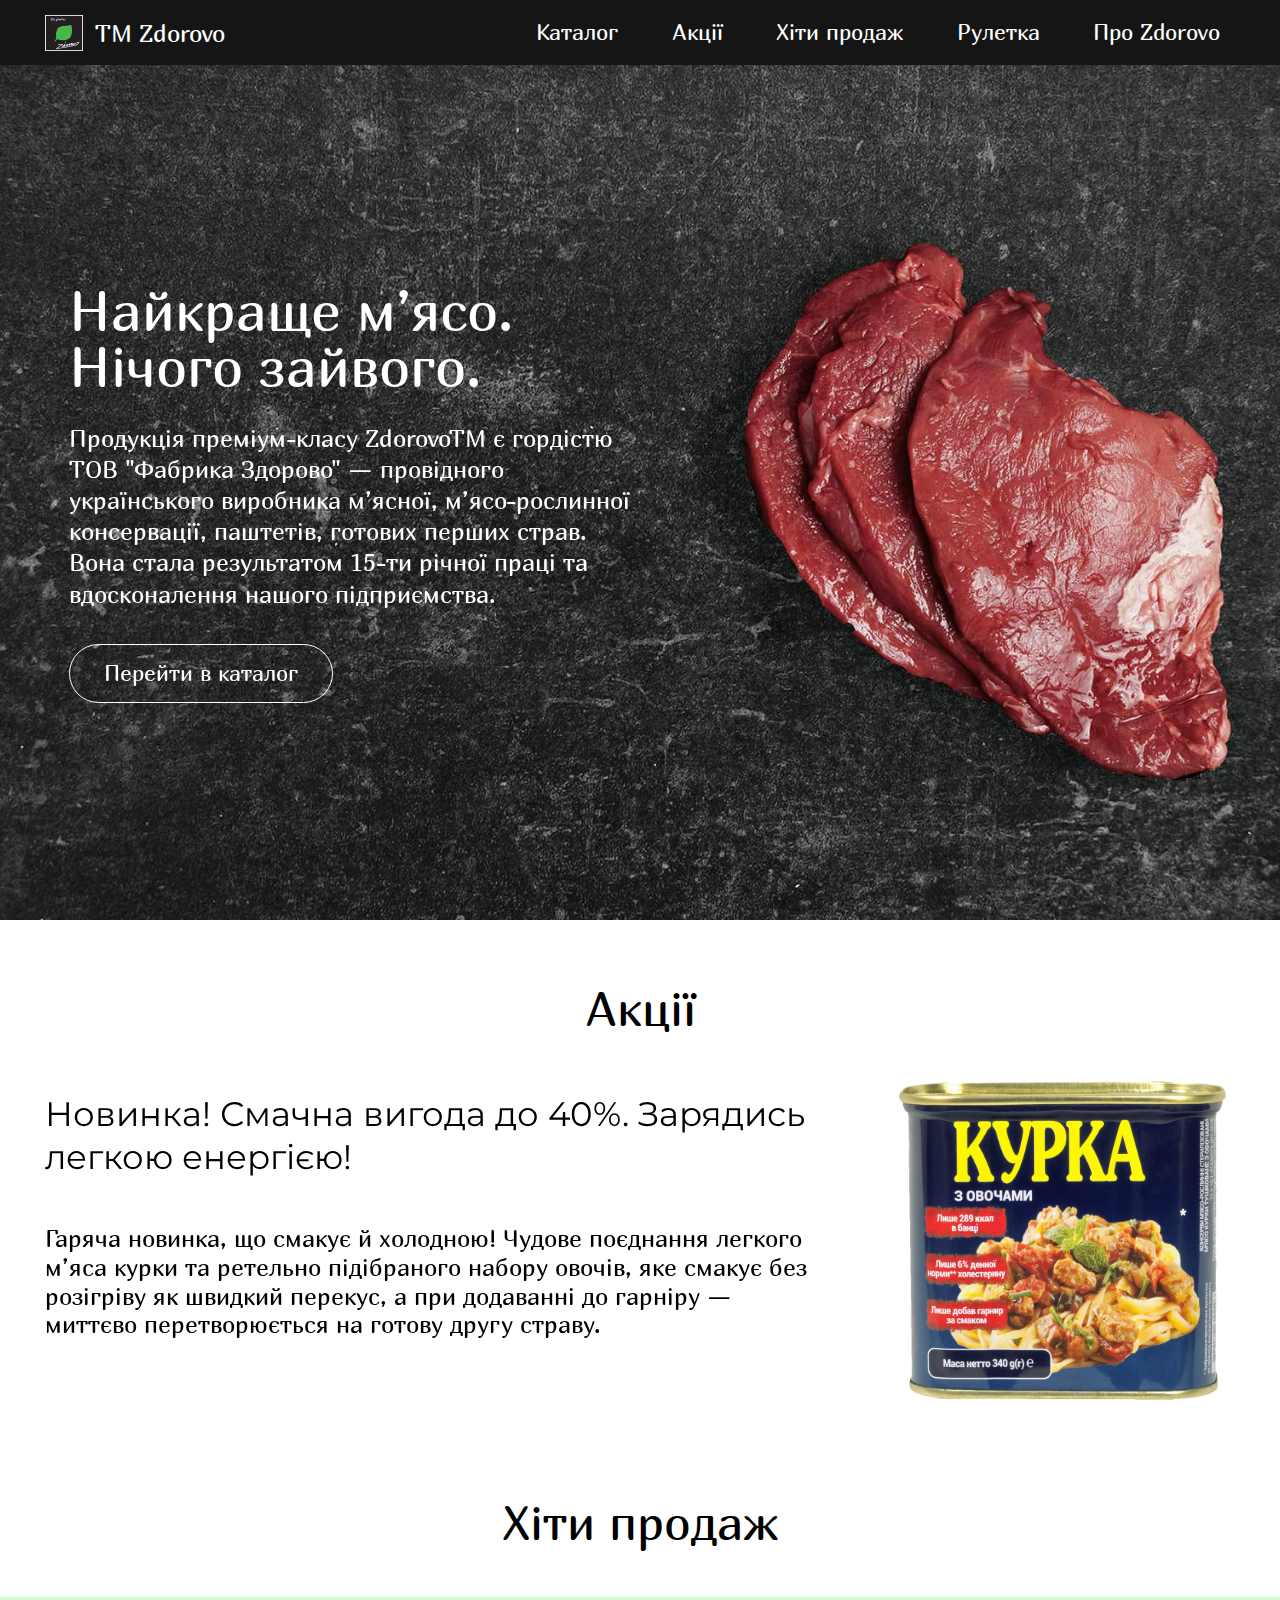
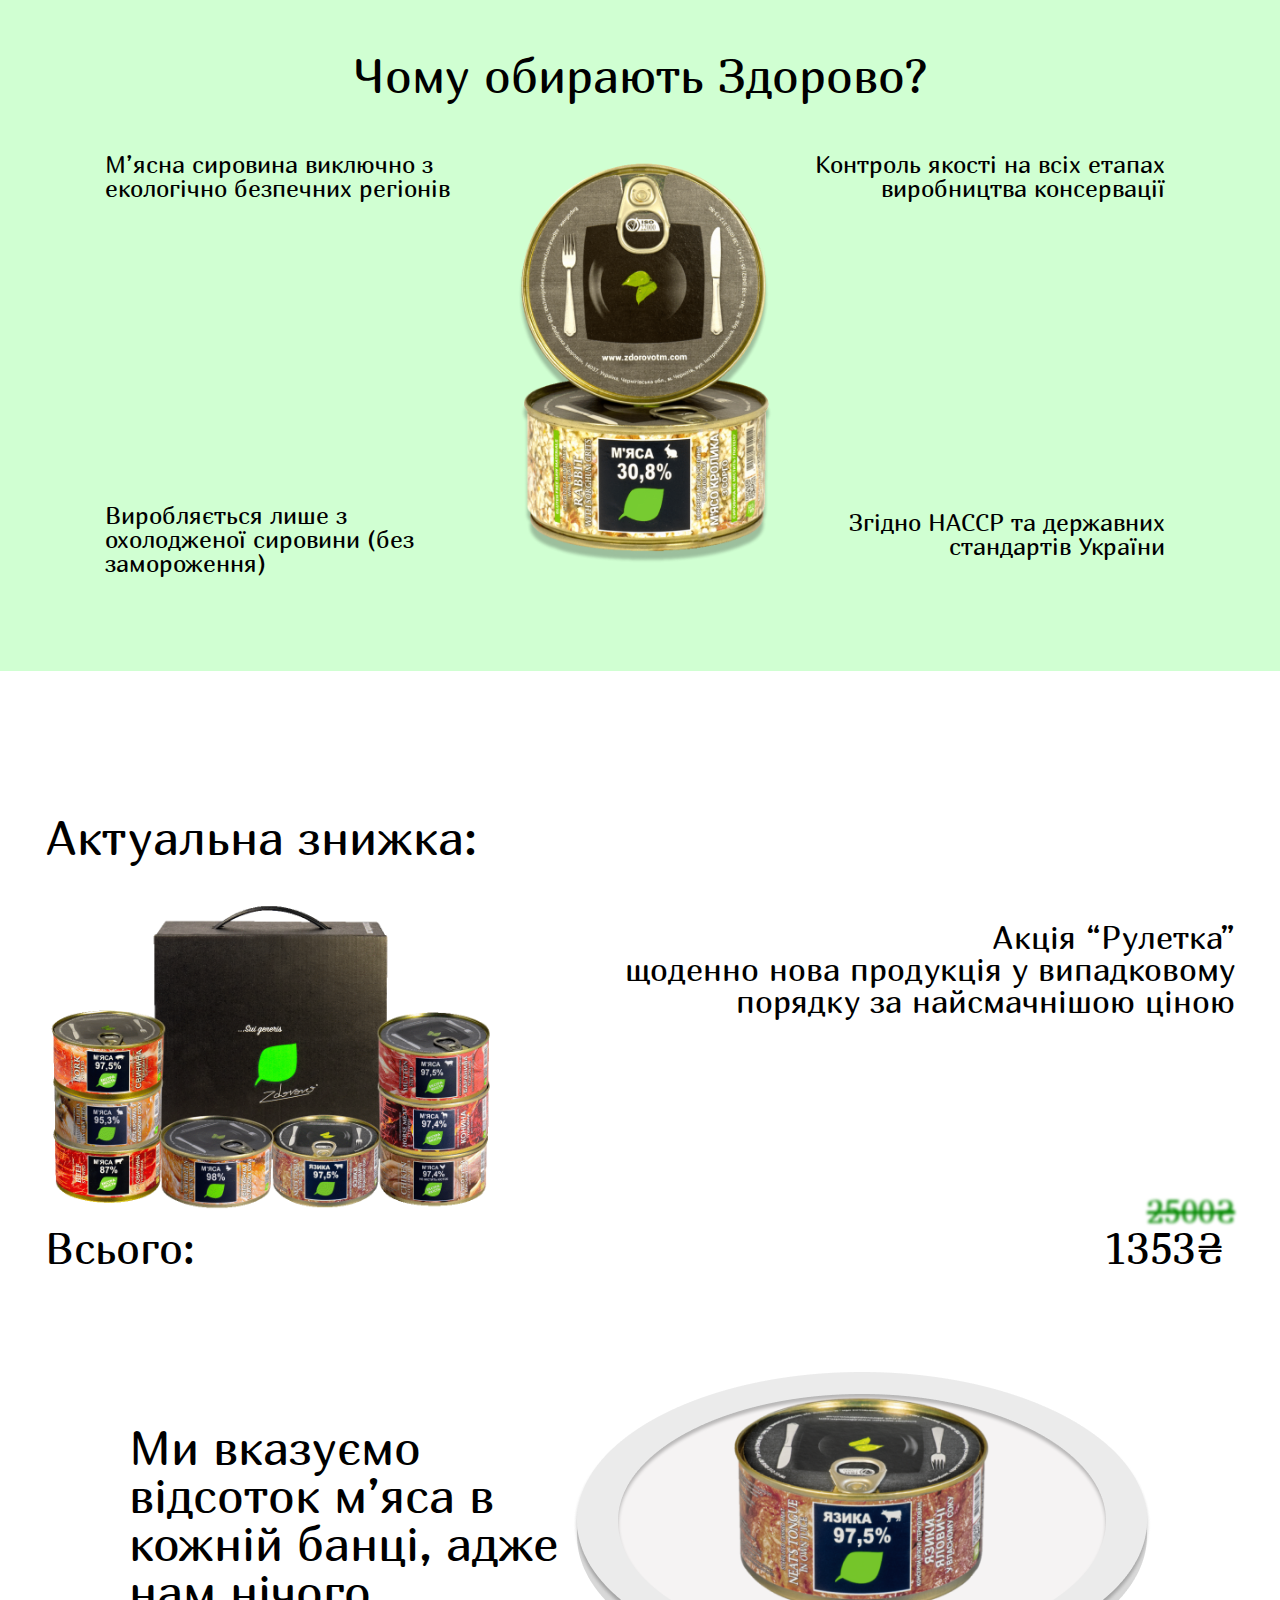
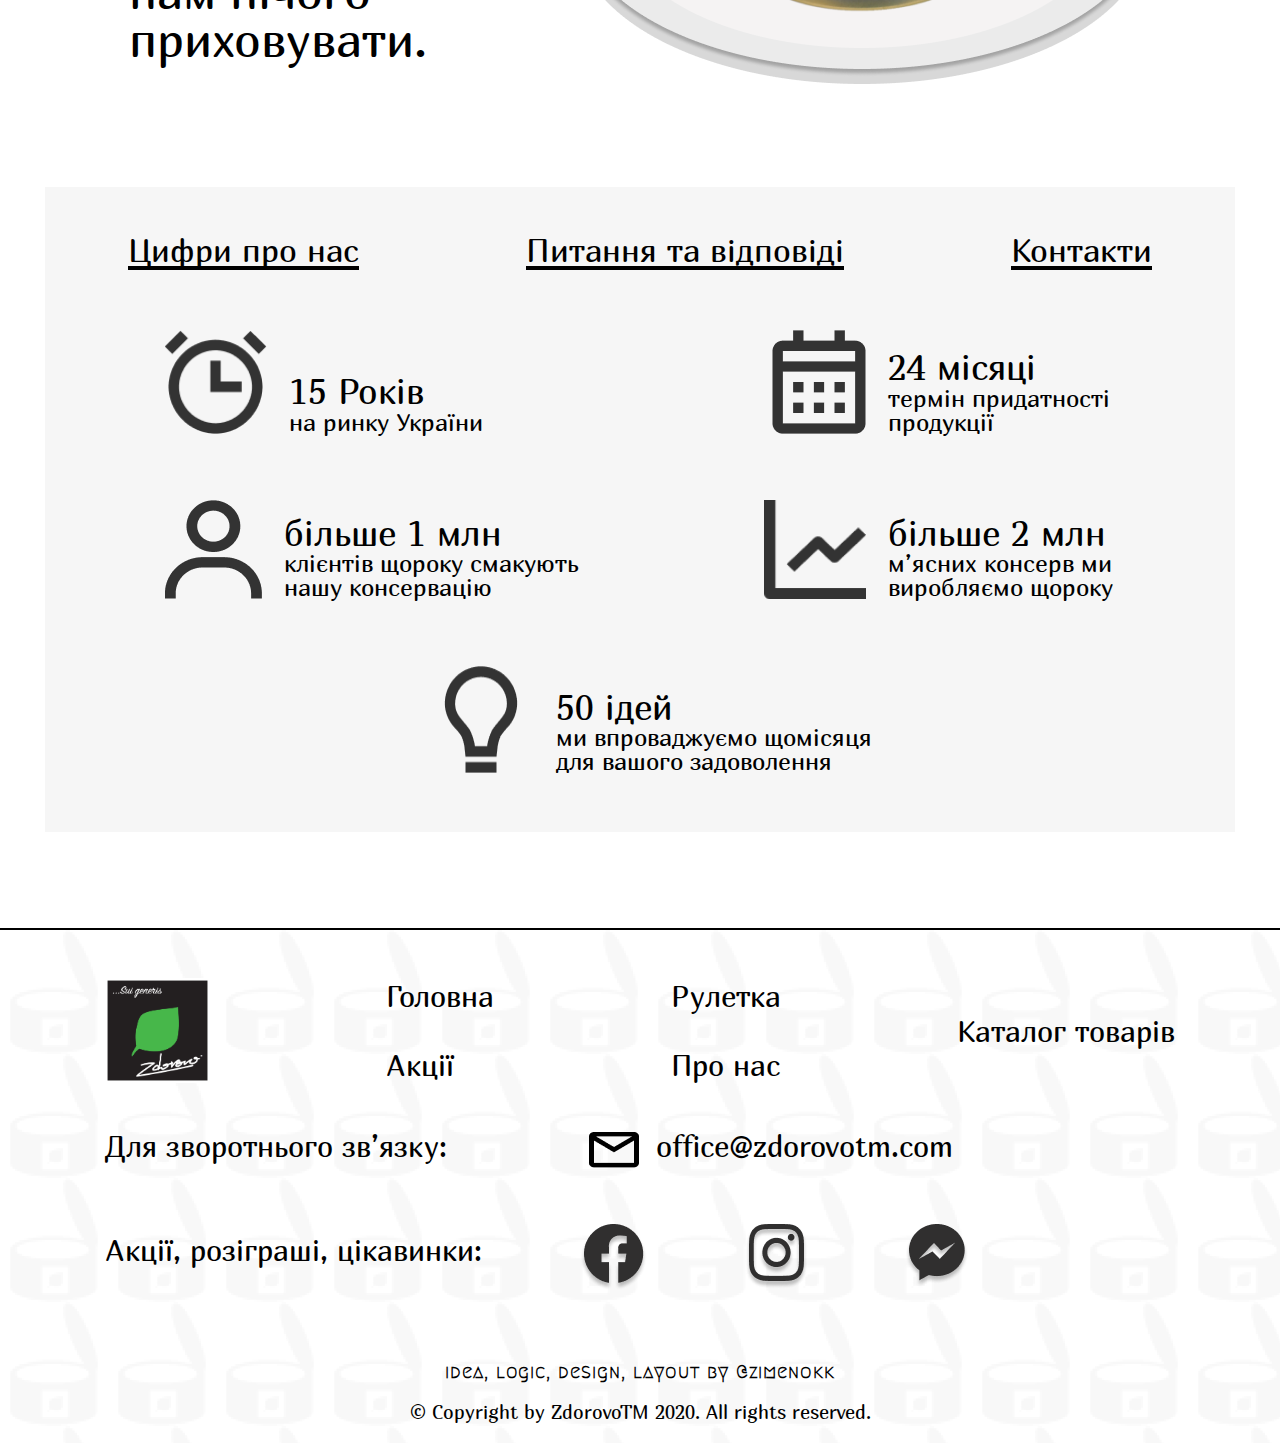
==== commit 45220107: "Final" ====
--- a/site/index.html
+++ b/site/index.html
@@ -40,34 +40,42 @@
 </head>
 
 <body>
+
     <header id="header" class="header">
         <div class="container">
             <div class="logo">
                 <a href="index.html"><img src="images/logo.png" alt="logo"></a>
                 <p>TM Zdorovo</p>
             </div>
+            <!-- Button -->
+            <button class="menu__toggle" type="button">
+                <span class="menu__hamburger ">
+
+                </span>
+            </button>
+            <!-- Button -->
             <div class="right_header">
                 <ul class="header_list">
                     <li><a href="index_katalog.html">Каталог</a></li>
                     <li><a href="#mainSales">Акції</a></li>
                     <li><a href="#mainHits">Хіти продаж</a></li>
                     <li><a href="#mainRuller">Рулетка</a></li>
-                    <li><a href="#mainAbout">Про нас</a></li>
+                    <li><a href="#mainAbout">Про Zdorovo</a></li>
                     <!-- <li><img src="images/search-3-48.png" alt="search"></li> -->
                 </ul>
             </div>
         </div>
     </header>
-    <div class="wrapper">
-        <div id="preview" class="preview">
-            <div class="container">
-                <div class="inner">
-                    <h1><span>Найкраще м’ясо.</span><br> <span> Нічого зайвого.</span></h1>
-                    <h2>Продукція преміум-класу ZdorovoTM є гордістю ТОВ "Фабрика Здорово" — провідного українського виробника м’ясної, м’ясо-рослинної консервації, паштетів, готових перших страв. Вона стала результатом 15-ти річної праці та вдосконалення
-                        нашого підприємства.
-                    </h2>
-                    <p><a href="index_katalog.html" class="goCat">Перейти в каталог</a></p>
-                </div>
+
+
+    <div id="preview" class="preview">
+        <div class="container">
+            <div class="inner">
+                <h1><span>Найкраще м’ясо.</span><br> <span> Нічого зайвого.</span></h1>
+                <h2>Продукція преміум-класу ZdorovoTM є гордістю ТОВ "Фабрика Здорово" — провідного українського виробника м’ясної, м’ясо-рослинної консервації, паштетів, готових перших страв. Вона стала результатом 15-ти річної праці та вдосконалення нашого
+                    підприємства.
+                </h2>
+                <p><a href="index_katalog.html" class="goCat">Перейти в каталог</a></p>
             </div>
         </div>
     </div>
@@ -86,7 +94,8 @@
                                     <div class="saleArt">
                                         <div class="innerSales">
                                             <div class="salesIN">
-                                                <p class="sale1">Новинка! Смачна вигода до 40%. Зарядись легкою енергією!</p>
+                                                <p class="sale1">Новинка! Смачна вигода до 40%. Зарядись легкою енергією!
+                                                </p>
                                                 <p class="sale2"> Гаряча новинка, що смакує й холодною! Чудове поєднання легкого м’яса курки та ретельно підібраного набору овочів, яке смакує без розігріву як швидкий перекус, а при додаванні до гарніру — миттєво перетворюється
                                                     на готову другу страву.
                                                 </p>
@@ -107,7 +116,8 @@
                                             <div class="salesIN">
                                                 <p class="sale1">Double Black Friday ‘2020</p>
                                                 <p class="sale2">На горизонті подвійна Чорна П’ятниця від Zdorovo! Цілих два дні: 27 та 28 листопада - найсмачніша вигода до 51% на всю ексклюзивну м’ясну продукцію ZdorovoTM. Наші найкращі страви спеціально для вас: філе страуса,
-                                                    кролика, м'ясо судака, лосося, найніжніші паштети, супер вигідні набори та багато чого іншого! Все для того, щоб ви сказали: «ммм Здорово»</p>
+                                                    кролика, м'ясо судака, лосося, найніжніші паштети, супер вигідні набори!
+                                                </p>
                                             </div>
                                         </div>
                                         <img src="images/forSales.png" alt="Банка з куркою">
@@ -126,7 +136,7 @@
                                                 <p class="sale1">Вдома, в поході, будь-де!<br> </p>
 
                                                 <p class="sale2"> Наш набір «All Inclusive» - це універсальний спосіб перемогти голод в будь-яких умовах. Тут зосереджені ваші улюблені товари, купуючі які ви отримаєте: <br>1. Задоволення від 7кг відбірної продукції
-                                                    <br>2. Безкоштовну доставку<br>3. Фотоальбом “Храми Чернігівщини” з підписом автора.
+                                                    <br>2. Безкоштовну доставку
                                                 </p>
                                             </div>
                                         </div>
@@ -143,7 +153,8 @@
                                     <div class="saleArt">
                                         <div class="innerSales">
                                             <div class="salesIN">
-                                                <p class="sale1">Новинка! Смачна вигода до 40%. Зарядись легкою енергією!</p>
+                                                <p class="sale1">Новинка! Смачна вигода до 40%. Зарядись легкою енергією!
+                                                </p>
                                                 <p class="sale2">Гаряча новинка, що смакує й холодною! Чудове поєднання легкого м’яса курки та ретельно підібраного набору овочів, яке смакує без розігріву як швидкий перекус, а при додаванні до гарніру — миттєво перетворюється
                                                     на готову другу страву.
                                                 </p>
@@ -162,7 +173,8 @@
                                     <div class="saleArt">
                                         <div class="innerSales">
                                             <div class="salesIN">
-                                                <p class="sale1">Новинка! Смачна вигода до 40%. Зарядись легкою енергією!</p>
+                                                <p class="sale1">Новинка! Смачна вигода до 40%. Зарядись легкою енергією!
+                                                </p>
                                                 <p class="sale2">Гаряча новинка, що смакує й холодною! Чудове поєднання легкого м’яса курки та ретельно підібраного набору овочів, яке смакує без розігріву як швидкий перекус, а при додаванні до гарніру — миттєво перетворюється
                                                     на готову другу страву.
                                                 </p>
@@ -211,111 +223,10 @@
     <div id="mainHits" class="hits">
         <div class="container">
             <h2>Хіти продаж</h2>
-            <div class="innerHits">
-                <!-- <div class="line"> -->
-                <div class="item">
-                    <div class="itemPh"><img src="images/file.png" alt="Смаколик"></div>
-                    <!-- 1 -->
-                    <p class="itemName">Філе страуса з червоною квасолею </p>
-                    <div class="downItem">
-                        <div class="leftDownItem">
-                            <div class="allPrices ">
-                                <!-- <p class="prevPrice">130 грн </p>
-                                    <p class="actPrice"><span> 110 </span>грн</p> -->
-                                <p class="itemPrice"><span> 110 </span>грн</p>
-                            </div>
-                            <p class="weight">325гр</p>
-                        </div>
-                        <a href="#"><img src="images/Buy.png" alt="buy"></a>
-                    </div>
-                </div>
-                <div class="item">
-                    <!-- 2 -->
-                    <div class="itemPh"><img src="images/банка.png" alt="Смаколик"></div>
-                    <p class="itemName">М'ясо кролика з сорго </p>
-                    <div class="downItem">
-                        <div class="leftDownItem">
-                            <div class="allPrices">
-                                <p class="prevPrice">130 грн </p>
-                                <p class="actPrice"><span> 110 </span>грн</p>
-                                <!-- <p class="itemPrice"><span> 110 </span>грн</p> -->
-                            </div>
-                            <p class="weight">325гр</p>
-                        </div>
-                        <a href="#"><img src="images/Buy.png" alt="buy"></a>
-                    </div>
-                </div>
-                <div class="item">
-                    <!-- 3 -->
-                    <div class="itemPh"><img src="images/язики.png" alt="Смаколик"></div>
-                    <p class="itemName">Язики яловичі у власному соку </p>
-                    <div class="downItem downItemDiscount">
-                        <div class="leftDownItem">
-                            <div class="allPrices">
-                                <p class="prevPrice">130 грн </p>
-                                <p class="actPrice"><span> 110 </span>грн</p>
-                                <!-- <p class="itemPrice"><span> 110 </span>грн</p> -->
-                            </div>
-                            <p class="weight">325гр</p>
-                        </div>
-                        <a href="#"><img src="images/Buy.png" alt="buy"></a>
-                    </div>
-                </div>
-
-
-                <!-- </div> -->
-                <!-- <div class="line"> -->
-                <div class="item">
-                    <div class="itemPh"><img src="images/курка.png" alt="Смаколик"></div>
-                    <p class="itemName">Курка з овочами </p>
-                    <div class="downItem">
-                        <div class="leftDownItem">
-                            <div class="allPrices">
-                                <p class="prevPrice">130 грн </p>
-                                <p class="actPrice"><span> 110 </span>грн</p>
-                                <!-- <p class="itemPrice"><span> 110 </span>грн</p> -->
-                            </div>
-                            <p class="weight">325гр</p>
-                        </div>
-                        <a href="#"><img src="images/Buy.png" alt="buy"></a>
-                    </div>
-                </div>
-                <div class="item">
-                    <div class="itemPh"><img src="images/myaso-horokh_1_1000x.png" alt="Смаколик"></div>
-                    <p class="itemName">М’ясо копчене з горохом </p>
-                    <div class="downItem">
-                        <div class="leftDownItem">
-                            <div class="allPrices">
-                                <p class="prevPrice">130 грн </p>
-                                <p class="actPrice"><span> 110 </span>грн</p>
-                                <!-- <p class="itemPrice"><span> 110 </span>грн</p> -->
-                            </div>
-                            <p class="weight">325гр</p>
-                        </div>
-                        <a href=""><img src="images/Buy.png" alt="buy"></a>
-                    </div>
-                </div>
-                <div class="item">
-                    <div class="itemPh"><img src="images/kasha-hrechka_1_1000x.png" alt="Смаколик"></div>
-                    <p class="itemName">Каша гречана зі свининою</p>
-                    <div class="downItem">
-                        <div class="leftDownItem">
-                            <div class="allPrices">
-                                <p class="prevPrice">130 грн </p>
-                                <p class="actPrice"><span> 110 </span>грн</p>
-                                <!-- <p class="itemPrice"><span> 110 </span>грн</p> -->
-                            </div>
-                            <p class="weight">325гр</p>
-                        </div>
-                        <a href="#"><img src="images/Buy.png" alt="buy"></a>
-                    </div>
-                </div>
-
-
-                <!-- </div> -->
-
-            </div>
-        </div>
+            <div id="innerHits" class="innerHits">
+            </div>
+        </div>
+
     </div>
     <div class="why">
         <div class="container">
@@ -394,7 +305,8 @@
                                         <div class="rowAbout rowAbDown ">
                                             <div>
                                                 <img src="images/user.png" alt="">
-                                                <p><span> більше 1 млн</span> клієнтів щороку смакують нашу консервацію</p>
+                                                <p><span> більше 1 млн</span> клієнтів щороку смакують нашу консервацію
+                                                </p>
                                             </div>
                                             <div class="rightAb rowAblong ">
                                                 <img src="images/line_chart_up.png" alt="">
@@ -404,7 +316,8 @@
                                         <div class="rowAbout1">
                                             <div>
                                                 <img src="images/idea.png" alt="">
-                                                <p><span>50 ідей </span> <br> ми впроваджуємо щомісяця для вашого задоволення</p>
+                                                <p><span>50 ідей </span> <br> ми впроваджуємо щомісяця для вашого задоволення
+                                                </p>
                                             </div>
                                         </div>
 
@@ -414,7 +327,7 @@
                         </div>
                     </div>
                     <!-- SLIDE -->
-                    <div class="image-slider__slide swiper-slide">
+                    <!-- <div class="image-slider__slide swiper-slide">
                         <div class="image-slider__image">
                             <div class="container">
                                 <div class="innerAbout">
@@ -442,7 +355,7 @@
                                 </div>
                             </div>
                         </div>
-                    </div>
+                    </div> -->
                     <!-- SLIDE -->
                     <div class="image-slider__slide swiper-slide">
                         <div class="image-slider__image">
@@ -543,9 +456,9 @@
                         </a>
                     </div>
                     <div>
-                        <a href=" # ">
+                        <!-- <a href=" # ">
                             <p>Публічна угода</p>
-                        </a>
+                        </a> -->
                         <a href="index_katalog.html">
                             <p>Каталог товарів </p>
                         </a>
@@ -580,6 +493,10 @@
 
     <script src="js/slider_min.js"></script>
     <script src="js/slider.js"></script>
+    <script src="js/script.js"></script>
+    <script src="js/ajaxUtils.js"></script>
+    <script src="js/displayIndex.js"></script>
+
 </body>
 
 </html>--- a/site/css/header_footer.css
+++ b/site/css/header_footer.css
@@ -7,7 +7,7 @@
     display: flex;
     align-items: center;
     position: fixed;
-    z-index: 100;
+    z-index: 200;
 }
 
 header .container {
@@ -37,8 +37,8 @@
 }
 
 .right_header {
-    max-width: 705px;
-    width: 100%;
+    /* max-width: 705px; */
+    width: 60%;
     align-items: center;
 }
 
@@ -140,6 +140,7 @@
     border-top: 2px solid black;
     font-size: 1.8rem;
     position: relative;
+    margin-top: 5%;
 }
 
 footer::after {
@@ -246,4 +247,15 @@
    display: flex;
    align-items: flex-end;
 }
-*/+*/
+
+
+/* BURGER-HIDDEN */
+
+.menu__toggle {
+    position: absolute;
+    display: none;
+    visibility: hidden;
+    bottom: 0;
+    left: 0;
+}--- a/site/css/style.css
+++ b/site/css/style.css
@@ -1,1389 +1,1861 @@
- body {
-     font-size: 1.4rem;
-     font-family: marmelad;
-     max-width: 100vw;
-     overflow-x: hidden;
- }
- 
- ::selection {
-     background: #75C52B;
-     color: #fff;
- }
- 
- ::-moz-selection {
-     background: #ccc;
- }
- 
- ::-webkit-selection {
-     background: #75C52B;
-     color: #fff;
- }
- 
- .container {
-     max-width: 1190px;
-     width: 100%;
-     margin: 0 auto;
-     display: flex;
-     align-items: center;
- }
- 
- body a {
-     text-decoration: none;
-     color: black;
- }
- 
- h2 {
-     margin-top: 5%;
-     font-size: 3rem;
-     text-align: center;
-     width: 100%;
- }
- /* SCROLL________________________ */
- 
- ::-webkit-scrollbar {
-     width: 10px;
-     /* ширина для вертикального скролла */
-     height: 0px;
-     /* высота для горизонтального скролла */
-     background-color: #212121;
- }
- /* ползунок скроллбара */
- 
- ::-webkit-scrollbar-thumb {
-     background-color: rgb(255, 246, 246);
-     border-radius: 0;
-     box-shadow: inset 1px 1px 10px #ffffff;
-     -webkit-border-radius: 0;
-     -moz-border-radius: 0;
-     -ms-border-radius: 0;
-     -o-border-radius: 0;
- }
- /* SCROLL________________________ */
- /* __________________________________________________________________________________
+     body {
+         font-size: 1.4rem;
+         font-family: marmelad;
+         /* max-width: 100vw;
+     overflow-x: hidden; */
+     }
+     
+      ::selection {
+         background: #75C52B;
+         color: #fff;
+     }
+     
+      ::-moz-selection {
+         background: #ccc;
+     }
+     
+      ::-webkit-selection {
+         background: #75C52B;
+         color: #fff;
+     }
+     
+     .container {
+         max-width: 1190px;
+         width: 100%;
+         margin: 0 auto;
+         display: flex;
+         align-items: center;
+     }
+     
+     body a {
+         text-decoration: none;
+         color: black;
+     }
+     
+     h2 {
+         margin-top: 5%;
+         font-size: 3rem;
+         text-align: center;
+         width: 100%;
+     }
+     /* SCROLL________________________ */
+     
+      ::-webkit-scrollbar {
+         width: 10px;
+         /* ширина для вертикального скролла */
+         height: 0px;
+         /* высота для горизонтального скролла */
+         background-color: #212121;
+     }
+     /* ползунок скроллбара */
+     
+      ::-webkit-scrollbar-thumb {
+         background-color: rgb(255, 246, 246);
+         border-radius: 0;
+         box-shadow: inset 1px 1px 10px #ffffff;
+         -webkit-border-radius: 0;
+         -moz-border-radius: 0;
+         -ms-border-radius: 0;
+         -o-border-radius: 0;
+     }
+     /* SCROLL________________________ */
+     /* __________________________________________________________________________________
                              
                                 LANDING PAGE
  ___________________________________________________________________________________*/
- /* PREVIEW______________________________________________ */
- 
- .preview {
-     background: url("../images/фонФинал 2.jpg") no-repeat center;
-     height: 95vh;
-     /*max-width: 1920px;
+     /* PREVIEW______________________________________________ */
+     
+     .preview {
+         background: url("../images/фонФинал 2.jpg") no-repeat center;
+         height: 95vh;
+         /*max-width: 1920px;
      */
-     background-size: cover;
-     color: white;
-     display: flex;
-     filter: saturate( 120%);
-     -webkit-filter: saturate( 120%);
-     padding-top: 65px;
- }
- 
- .inner {
-     margin-left: 2%;
- }
- 
- .preview h1 {
-     font-size: 3.5rem;
- }
- 
- .preview h2 {
-     max-width: 572px;
-     font-size: 1.5rem;
-     line-height: 1.3;
-     margin: 5% 0;
-     text-align: left;
- }
- 
- .goCat {
-     color: white;
- }
- 
- .preview p {
-     display: inline-block;
-     border: 1px solid white;
-     padding: 3% 6%;
-     border-radius: 40px;
-     -webkit-border-radius: 40px;
-     -moz-border-radius: 40px;
-     -ms-border-radius: 40px;
-     -o-border-radius: 40px;
-     margin-top: 1%;
-     transition: 1s;
-     -webkit-transition: 1s;
-     -moz-transition: 1s;
-     -ms-transition: 1s;
-     -o-transition: 1s;
- }
- 
- .preview p:hover {
-     background: white;
-     opacity: 0.8;
-     color: black;
-     transition: .2s ease-in-out all;
-     -webkit-transition: .2s ease-in-out all;
-     -moz-transition: .2s ease-in-out all;
-     -ms-transition: .2s ease-in-out all;
-     -o-transition: .2s ease-in-out all;
- }
- 
- .preview p:hover .goCat {
-     color: black;
- }
- /* SALES_____________________________________ */
- 
- .sales {
-     margin-top: 5%;
-     /* display: flex; */
-     /* background-color: rgb(172, 255, 94); */
- }
- 
- .sales h2 {
-     margin-top: 0;
- }
- 
- .sales .container {
-     flex-direction: column;
- }
- 
- .saleArt {
-     display: flex;
-     flex-direction: row;
-     align-items: center;
-     margin-top: 5%;
-     justify-content: flex-start;
-     align-items: flex-start;
-     width: 100%;
-     min-width: 0;
- }
- 
- .innerSales {
-     width: 100%;
-     min-width: 0;
- }
- 
- .salesIn {
-     margin-top: 2%;
-     width: 50%;
- }
- 
- .sales img {
-     width: 29%;
-     margin: -2% 0 0 4%;
- }
- 
- .sale1 {
-     font-size: 2.1rem;
-     line-height: 1.3;
-     height: 90px;
-     /* color: #488a4b; */
-     font-family: 'Montserrat', sans-serif;
- }
- 
- .sale2 {
-     /* box-shadow: 0 0 3px 5px rgb(144, 144, 144); */
-     font-size: 1.5rem;
-     line-height: 1.2;
-     height: 200px;
-     display: flex;
-     align-items: center;
- }
- /* HITS____________________________________________________________ */
- 
- .hits {
-     margin-top: 2%;
- }
- 
- .hits .container {
-     display: flex;
-     flex-direction: column;
- }
- 
- .innerHits {
-     width: 85%;
-     /* border: 1px solid black; */
-     display: flex;
-     flex-direction: row;
-     flex-wrap: wrap;
- }
- /* МАРКЕР */
- /* .line {
+         background-size: cover;
+         color: white;
+         display: flex;
+         filter: saturate( 120%);
+         -webkit-filter: saturate( 120%);
+         padding-top: 65px;
+     }
+     
+     .inner {
+         margin-left: 2%;
+     }
+     
+     .preview h1 {
+         font-size: 3.5rem;
+     }
+     
+     .preview h2 {
+         max-width: 572px;
+         font-size: 1.5rem;
+         line-height: 1.3;
+         margin: 5% 0;
+         text-align: left;
+     }
+     
+     .goCat {
+         color: white;
+     }
+     
+     .preview p {
+         display: inline-block;
+         border: 1px solid white;
+         padding: 3% 6%;
+         border-radius: 40px;
+         -webkit-border-radius: 40px;
+         -moz-border-radius: 40px;
+         -ms-border-radius: 40px;
+         -o-border-radius: 40px;
+         margin-top: 1%;
+         transition: 1s;
+         -webkit-transition: 1s;
+         -moz-transition: 1s;
+         -ms-transition: 1s;
+         -o-transition: 1s;
+     }
+     
+     .preview p:hover {
+         background: white;
+         opacity: 0.8;
+         color: black;
+         transition: .2s ease-in-out all;
+         -webkit-transition: .2s ease-in-out all;
+         -moz-transition: .2s ease-in-out all;
+         -ms-transition: .2s ease-in-out all;
+         -o-transition: .2s ease-in-out all;
+     }
+     
+     .preview p:hover .goCat {
+         color: black;
+     }
+     /* SALES_____________________________________ */
+     
+     .sales {
+         margin-top: 5%;
+         /* display: flex; */
+         /* background-color: rgb(172, 255, 94); */
+     }
+     
+     .sales h2 {
+         margin-top: 0;
+     }
+     
+     .sales .container {
+         flex-direction: column;
+     }
+     
+     .saleArt {
+         display: flex;
+         flex-direction: row;
+         align-items: center;
+         margin-top: 5%;
+         justify-content: flex-start;
+         align-items: flex-start;
+         width: 100%;
+         min-width: 0;
+     }
+     
+     .innerSales {
+         width: 100%;
+         min-width: 0;
+     }
+     
+     .salesIn {
+         margin-top: 2%;
+         width: 50%;
+     }
+     
+     .sales img {
+         width: 29%;
+         margin: -2% 0 0 4%;
+     }
+     
+     .sale1 {
+         font-size: 2.1rem;
+         line-height: 1.3;
+         height: 90px;
+         /* color: #488a4b; */
+         font-family: 'Montserrat', sans-serif;
+     }
+     
+     .sale2 {
+         /* box-shadow: 0 0 3px 5px rgb(144, 144, 144); */
+         font-size: 1.5rem;
+         line-height: 1.2;
+         height: 200px;
+         display: flex;
+         align-items: center;
+     }
+     /* HITS____________________________________________________________ */
+     
+     .hits {
+         margin-top: 2%;
+     }
+     
+     .hits .container {
+         display: flex;
+         flex-direction: column;
+     }
+     
+     .innerHits {
+         width: 85%;
+         /* border: 1px solid black; */
+         display: flex;
+         flex-direction: row;
+         flex-wrap: wrap;
+     }
+     /* МАРКЕР */
+     /* .line {
      display: flex;
      flex-direction: row;
      width: 100%;
      justify-content: space-between;
  } */
- 
- .item {
-     padding: 0 1% 1.5% 1%;
-     /*чекнуть это*/
-     margin: 2% auto;
-     width: 30%;
-     box-shadow: 0 0 3px 0 rgb(144, 144, 144);
- }
- 
- .itemPh {
-     margin: 0 auto 2% auto;
-     width: 300px;
-     height: 300px;
-     display: flex;
-     justify-content: center;
-     align-items: center;
- }
- 
- .itemPh img {
-     max-width: 280px;
-     width: 100%;
-     margin: 0 auto;
- }
- 
- .itemName {
-     /* margin-bottom: 7%; */
-     margin-top: -5%;
-     font-size: 1.8rem;
-     height: 68px;
- }
- 
- .prevPrice {
-     color: #9B9B9B;
-     font-size: 1.2rem;
-     text-decoration: line-through;
- }
- 
- .leftDownItem span {
-     font-weight: bold;
- }
- 
- .actPrice {
-     /* margin-bottom: 25%; */
-     font-size: 1.8rem;
-     color: #FF2222;
-     margin-top: 1%;
- }
- 
- .itemPrice {
-     color: #75C52B;
-     /* margin-bottom: 25%; */
-     padding-top: 18px;
-     font-size: 1.8rem;
-     margin-top: 1%;
- }
- 
- .allPrices {
-     height: 80px;
- }
- 
- .weight {
-     font-size: 1.2rem;
- }
- 
- .downItem {
-     display: flex;
-     flex-direction: row;
-     justify-content: space-between;
-     align-items: center;
-     /* margin-top: 2%; */
- }
- 
- .downItem img {
-     width: 63px;
-     height: 66px;
-     align-items: center;
- }
- /* RULLER____________________________________________________ */
- 
- .innerRuller {
-     display: flex;
-     flex-direction: column;
- }
- 
- .mainRuller {
-     text-align: right;
-     display: flex;
-     flex-direction: row;
- }
- 
- .mainRuller p {
-     text-align: right;
-     font-size: 2rem;
-     padding-left: 5%;
-     margin-top: 5%;
- }
- 
- .innerRuller img {
-     width: 38%;
-     margin-top: -4%;
- }
- 
- .act {
-     font-size: 3rem;
-     margin-top: 12%;
- }
- 
- .prePr {
-     text-align: right;
-     font-size: 2rem;
-     color: #068A03;
-     text-decoration-line: line-through;
-     -moz-text-decoration-line: line-through;
-     filter: blur(1.5px);
-     -webkit-filter: blur(1.5px);
-     margin: -6% 0 0 0;
- }
- 
- .downRul p {
-     font-size: 2rem;
- }
- 
- .so {
-     display: flex;
-     flex-direction: row;
- }
- 
- .so p {
-     width: 50%;
-     font-size: 2.7rem;
- }
- 
- .prePr1 {
-     text-align: right;
-     padding-right: 1%;
- }
- /* WHY__________________________________________________________________ */
- 
- .why {
-     background-color: #D0FFD2;
-     margin-top: 4%;
- }
- 
- .innerWhy {
-     display: flex;
-     flex-direction: column;
-     width: 90%;
-     margin: 0 auto;
-     margin-bottom: 8%;
- }
- 
- .downWhy {
-     display: flex;
-     flex-direction: row;
-     margin-top: 5%;
- }
- 
- .whyCol {
-     display: flex;
-     flex-direction: column;
-     width: 33%;
-     justify-content: space-between;
-     font-size: 1.5rem;
- }
- 
- .whyCol img {
-     width: 90%;
-     margin: 0 0 0 8%;
- }
- 
- .secWhy {
-     display: flex;
-     align-items: flex-end;
- }
- 
- .whyCol3 {
-     text-align: right;
- }
- 
- .lastP {
-     margin-bottom: 5%;
- }
- /* PERCENT______________________________________________________________ */
- 
- .percent {
-     margin: 8%;
- }
- 
- .innerPercent {
-     width: 95%;
-     margin: 0 0 0 3%;
-     margin: 0 auto;
-     display: flex;
-     flex-direction: row;
-     justify-content: space-around;
- }
- 
- .innerPercent h2 {
-     width: 50%;
-     text-align: left;
- }
- 
- .right_Percent {
-     display: flex;
-     align-items: center;
- }
- 
- .right_Percent img {
-     text-align: right;
- }
- /* ABOUT_______________________________________________ */
- 
- .about {
-     margin: 5% 0;
- }
- 
- .innerAbout {
-     background-color: rgba(246, 246, 246, 1);
-     display: flex;
-     flex-direction: column;
-     width: 100%;
- }
- 
- .upAbout {
-     display: flex;
-     flex-direction: row;
-     justify-content: space-around;
-     font-size: 2rem;
-     margin-top: 4%;
- }
- 
- .upAbout>p {
-     border-bottom: 4px solid black;
- }
- 
- .downAbout {
-     display: flex;
-     flex-direction: column;
-     width: 80%;
-     margin: 5% auto;
- }
- 
- .downAbout div {
-     display: flex;
-     flex-direction: row;
-     width: 100%;
-     margin-right: -8%;
- }
- 
- .downAbout p {
-     width: 55%;
-     font-size: 1.5rem;
- }
- 
- .rowAbout {
-     width: 100%;
-     display: flex;
-     justify-content: space-between;
-     margin-bottom: 7%;
- }
- 
- .downAbout span {
-     font-size: 2.2rem;
-     display: inline;
- }
- 
- .downAbout p {
-     margin-left: 4%;
- }
- 
- .rowAbout1 {
-     width: 100%;
-     display: flex;
- }
- 
- .rowAbout1 div {
-     display: flex;
-     justify-content: center;
- }
- 
- .rowAbout1 div:first-child {
-     margin-left: 2.8%;
- }
- 
- .rowAbout1 p {
-     width: 35%;
-     padding-top: 2.5%;
- }
- 
- .rightAb {
-     display: flex;
-     justify-content: flex-end;
- }
- 
- .rowAbDown p {
-     /* padding-top: 7%; */
-     display: flex;
-     flex-direction: column;
-     justify-content: flex-end;
- }
- /* ABOUT  2___________________________________________________________________ */
- 
- .mainAbout {
-     margin: 5% auto;
- }
- 
- .downAbout2 {
-     display: flex;
-     flex-direction: row;
-     width: 85%;
-     margin: 5% auto;
-     font-size: 1.5rem;
- }
- 
- .leftDownAbout2 {
-     width: 80%;
-     display: flex;
-     flex-direction: column;
-     justify-content: space-between;
-     margin-top: 2%;
- }
- 
- .leftDownAbout2 p {
-     width: 75%;
- }
- 
- .downAbout2 p {
-     line-height: 1.1;
- }
- 
- .rightDownAbout2 {
-     width: 70%;
- }
- 
- .aboutInfo p {
-     padding: 4%;
-     line-height: 1.1;
- }
- 
- .aboutInfo {
-     background-color: rgba(255, 240, 187, 1);
- }
- 
- .downAbout2 p {
-     font-size: 1.5rem;
- }
- 
- .choose {
-     border-bottom: 4px solid black;
-     width: 70%;
-     padding-bottom: 2%;
- }
- /* ABOUT 3_______________________________________________________________ */
- 
- .about3 {
-     margin: 5% 0;
-     font-size: 2rem;
- }
- 
- .downAbout3 {
-     display: flex;
-     flex-direction: row;
-     width: 85%;
-     margin: 7% auto -10% auto;
-     font-size: 1.6rem;
- }
- 
- .contacts {
-     display: flex;
-     flex-direction: row;
- }
- 
- .footAbout {
-     display: flex;
-     flex-direction: row;
- }
- 
- .rightDownAbout3 {
-     width: 50%;
-     justify-content: flex-end;
- }
- 
- .downAbout3 div {
-     margin-bottom: 10%;
-     margin-right: 2%;
- }
- 
- .leftDownAbout3 {
-     margin-right: 15%;
- }
- 
- .footAbout {
-     display: flex;
-     width: 100%;
-     margin: 0 auto;
-     justify-content: center;
-     align-items: center;
- }
- 
- .contB {
-     padding: 2% 2% 2% 2%;
-     margin-bottom: 2%;
-     border: 1px solid white;
-     border-radius: 3px;
-     box-shadow: 0 0 10px rgb(182, 181, 181);
-     -webkit-border-radius: 3px;
-     -moz-border-radius: 3px;
-     -ms-border-radius: 3px;
-     -o-border-radius: 3px;
- }
- 
- .contB img {
-     margin-bottom: -5%;
- }
- 
- .line1Footer {
-     height: 9px;
-     width: 38%;
-     margin: 0 1% 2% -0.7%;
- }
- 
- .line2Footer {
-     height: 9px;
-     width: 38%;
-     margin: 0 -1% 2% 0.7%;
- }
- 
- .contacts a {
-     display: flex;
-     align-items: center;
-     line-height: 1.1;
-     margin-left: 3%;
-     /* width: 100%; */
-     margin-bottom: 1%;
- }
- 
- .phoneNumber a {
-     display: flex;
-     align-items: center;
-     line-height: 1.1;
-     margin-left: 3%;
-     width: 100%;
-     margin-bottom: 1%;
- }
- 
- .phoneImage {
-     height: 87px;
- }
- /* _______________________________________________________________________________________
+     
+     .item {
+         padding: 0 1% 1.5% 1%;
+         /*чекнуть это*/
+         margin: 2% auto -1% auto;
+         width: 30%;
+         box-shadow: 0 0 3px 0 rgb(144, 144, 144);
+     }
+     
+     .itemPh {
+         margin: 0 auto 2% auto;
+         width: 300px;
+         height: 300px;
+         display: flex;
+         justify-content: center;
+         align-items: center;
+     }
+     
+     .itemPh img {
+         max-width: 280px;
+         width: 100%;
+         margin: 0 auto;
+     }
+     
+     .itemName {
+         /* margin-bottom: 7%; */
+         margin-top: -5%;
+         font-size: 1.8rem;
+         height: 68px;
+     }
+     
+     .prevPrice {
+         color: #9B9B9B;
+         font-size: 1.2rem;
+         text-decoration: line-through;
+     }
+     
+     .leftDownItem span {
+         font-weight: bold;
+     }
+     
+     .actPrice {
+         /* margin-bottom: 25%; */
+         font-size: 1.8rem;
+         color: #FF2222;
+         margin-top: 1%;
+     }
+     
+     .itemPrice {
+         color: #75C52B;
+         /* margin-bottom: 25%; */
+         padding-top: 18px;
+         font-size: 1.8rem;
+         margin-top: 1%;
+     }
+     
+     .allPrices {
+         height: 80px;
+     }
+     
+     .weight {
+         font-size: 1.2rem;
+     }
+     
+     .downItem {
+         display: flex;
+         flex-direction: row;
+         justify-content: space-between;
+         align-items: center;
+         margin-top: 10%;
+     }
+     
+     .downItem img {
+         width: 63px;
+         height: 66px;
+         align-items: center;
+     }
+     /* RULLER____________________________________________________ */
+     
+     .innerRuller {
+         display: flex;
+         flex-direction: column;
+     }
+     
+     .mainRuller {
+         text-align: right;
+         display: flex;
+         flex-direction: row;
+     }
+     
+     .mainRuller p {
+         text-align: right;
+         font-size: 2rem;
+         padding-left: 5%;
+         margin-top: 5%;
+     }
+     
+     .innerRuller img {
+         width: 38%;
+         margin-top: -4%;
+     }
+     
+     .act {
+         font-size: 3rem;
+         margin-top: 12%;
+     }
+     
+     .prePr {
+         text-align: right;
+         font-size: 2rem;
+         color: #068A03;
+         text-decoration-line: line-through;
+         -moz-text-decoration-line: line-through;
+         filter: blur(1.5px);
+         -webkit-filter: blur(1.5px);
+         margin: -6% 0 0 0;
+     }
+     
+     .downRul p {
+         font-size: 2rem;
+     }
+     
+     .so {
+         display: flex;
+         flex-direction: row;
+     }
+     
+     .so p {
+         width: 50%;
+         font-size: 2.7rem;
+     }
+     
+     .prePr1 {
+         text-align: right;
+         padding-right: 1%;
+     }
+     /* WHY__________________________________________________________________ */
+     
+     .why {
+         background-color: #D0FFD2;
+         margin-top: 4%;
+     }
+     
+     .innerWhy {
+         display: flex;
+         flex-direction: column;
+         width: 90%;
+         margin: 0 auto;
+         margin-bottom: 8%;
+     }
+     
+     .downWhy {
+         display: flex;
+         flex-direction: row;
+         margin-top: 5%;
+     }
+     
+     .whyCol {
+         display: flex;
+         flex-direction: column;
+         width: 33%;
+         justify-content: space-between;
+         font-size: 1.5rem;
+     }
+     
+     .whyCol img {
+         width: 90%;
+         margin: 0 0 0 8%;
+     }
+     
+     .secWhy {
+         display: flex;
+         align-items: flex-end;
+     }
+     
+     .whyCol3 {
+         text-align: right;
+     }
+     
+     .lastP {
+         margin-bottom: 5%;
+     }
+     /* PERCENT______________________________________________________________ */
+     
+     .percent {
+         margin: 8%;
+     }
+     
+     .innerPercent {
+         width: 95%;
+         margin: 0 0 0 3%;
+         margin: 0 auto;
+         display: flex;
+         flex-direction: row;
+         justify-content: space-around;
+     }
+     
+     .innerPercent h2 {
+         width: 50%;
+         text-align: left;
+     }
+     
+     .right_Percent {
+         display: flex;
+         align-items: center;
+     }
+     
+     .right_Percent img {
+         text-align: right;
+     }
+     /* ABOUT_______________________________________________ */
+     
+     .about {
+         margin: 5% 0;
+     }
+     
+     .innerAbout {
+         background-color: rgba(246, 246, 246, 1);
+         display: flex;
+         flex-direction: column;
+         width: 100%;
+     }
+     
+     .upAbout {
+         display: flex;
+         flex-direction: row;
+         justify-content: space-around;
+         font-size: 2rem;
+         margin-top: 4%;
+     }
+     
+     .upAbout>p {
+         border-bottom: 4px solid black;
+     }
+     
+     .downAbout {
+         display: flex;
+         flex-direction: column;
+         width: 80%;
+         margin: 5% auto;
+     }
+     
+     .downAbout div {
+         display: flex;
+         flex-direction: row;
+         width: 100%;
+         margin-right: -8%;
+     }
+     
+     .downAbout p {
+         width: 55%;
+         font-size: 1.5rem;
+     }
+     
+     .rowAbout {
+         width: 100%;
+         display: flex;
+         justify-content: space-between;
+         margin-bottom: 7%;
+     }
+     
+     .downAbout span {
+         font-size: 2.2rem;
+         display: inline;
+     }
+     
+     .downAbout p {
+         margin-left: 4%;
+     }
+     
+     .rowAbout1 {
+         width: 100%;
+         display: flex;
+     }
+     
+     .rowAbout1 div {
+         display: flex;
+         justify-content: center;
+     }
+     
+     .rowAbout1 div:first-child {
+         margin-left: 2.8%;
+     }
+     
+     .rowAbout1 p {
+         width: 35%;
+         padding-top: 2.5%;
+     }
+     
+     .rightAb {
+         display: flex;
+         justify-content: flex-end;
+     }
+     
+     .rowAbDown p {
+         /* padding-top: 7%; */
+         display: flex;
+         flex-direction: column;
+         justify-content: flex-end;
+     }
+     /* ABOUT  2___________________________________________________________________ */
+     
+     .mainAbout {
+         margin: 5% auto;
+     }
+     
+     .downAbout2 {
+         display: flex;
+         flex-direction: row;
+         width: 85%;
+         margin: 5% auto;
+         font-size: 1.5rem;
+     }
+     
+     .leftDownAbout2 {
+         width: 80%;
+         display: flex;
+         flex-direction: column;
+         justify-content: space-between;
+         margin-top: 2%;
+     }
+     
+     .leftDownAbout2 p {
+         width: 75%;
+     }
+     
+     .downAbout2 p {
+         line-height: 1.1;
+     }
+     
+     .rightDownAbout2 {
+         width: 70%;
+     }
+     
+     .aboutInfo p {
+         padding: 4%;
+         line-height: 1.1;
+     }
+     
+     .aboutInfo {
+         background-color: rgba(255, 240, 187, 1);
+     }
+     
+     .downAbout2 p {
+         font-size: 1.5rem;
+     }
+     
+     .choose {
+         border-bottom: 4px solid black;
+         width: 70%;
+         padding-bottom: 2%;
+     }
+     /* ABOUT 3_______________________________________________________________ */
+     
+     .about3 {
+         margin: 5% 0;
+         font-size: 2rem;
+     }
+     
+     .downAbout3 {
+         display: flex;
+         flex-direction: row;
+         width: 85%;
+         margin: 7% auto -10% auto;
+         font-size: 1.6rem;
+     }
+     
+     .contacts {
+         display: flex;
+         flex-direction: row;
+     }
+     
+     .footAbout {
+         display: flex;
+         flex-direction: row;
+     }
+     
+     .rightDownAbout3 {
+         width: 50%;
+         justify-content: flex-end;
+     }
+     
+     .downAbout3 div {
+         margin-bottom: 10%;
+         margin-right: 2%;
+     }
+     
+     .leftDownAbout3 {
+         margin-right: 15%;
+     }
+     
+     .footAbout {
+         display: flex;
+         width: 100%;
+         margin: 0 auto;
+         justify-content: center;
+         align-items: center;
+     }
+     
+     .contB {
+         padding: 2% 2% 2% 2%;
+         margin-bottom: 2%;
+         border: 1px solid white;
+         border-radius: 3px;
+         box-shadow: 0 0 10px rgb(182, 181, 181);
+         -webkit-border-radius: 3px;
+         -moz-border-radius: 3px;
+         -ms-border-radius: 3px;
+         -o-border-radius: 3px;
+     }
+     
+     .contB img {
+         margin-bottom: -5%;
+     }
+     
+     .line1Footer {
+         height: 9px;
+         width: 38%;
+         margin: 0 1% 2% -0.7%;
+     }
+     
+     .line2Footer {
+         height: 9px;
+         width: 38%;
+         margin: 0 -1% 2% 0.7%;
+     }
+     
+     .contacts a {
+         display: flex;
+         align-items: center;
+         line-height: 1.1;
+         margin-left: 3%;
+         /* width: 100%; */
+         margin-bottom: 1%;
+     }
+     
+     .phoneNumber a {
+         display: flex;
+         align-items: center;
+         line-height: 1.1;
+         margin-left: 3%;
+         width: 100%;
+         margin-bottom: 1%;
+     }
+     
+     .phoneImage {
+         height: 87px;
+     }
+     /* _______________________________________________________________________________________
  __________________________________________________________________________________________________
  КАТАЛОГ
  __________________________________________________________________________________________________
   */
- /* Навигация_______________________________________________ */
- 
- .innerNav {
-     width: 100%;
- }
- 
- .nav ul {
-     width: 100%;
-     display: flex;
-     flex-direction: row;
-     justify-content: space-between;
-     font-size: 1.35rem;
- }
- 
- .nav li {
-     margin: 15px auto;
- }
- /* Корзина___________________________________________ */
- 
- .innerDownCatalog {
-     width: 100%;
-     display: flex;
-     flex-direction: row;
-     margin-bottom: 5%;
-     margin-top: 3%;
- }
- 
- .itemsBasket {
-     background-color: #fff;
-     display: flex;
-     flex-direction: column;
-     padding: 2%;
-     margin-top: 3%;
-     overflow: auto;
- }
- 
- .basket {
-     width: 30%;
-     display: flex;
-     flex-direction: column;
-     background-color: #F6F6F6;
-     height: 630px;
- }
- 
- .innerBasket {
-     width: 95%;
-     margin: 0 auto;
-     font-size: 1.1rem;
- }
- 
- .innerBasket h2 {
-     margin: 3% auto 5% auto;
- }
- 
- .promocod {
-     border: none;
-     width: 95%;
-     outline: none;
-     border: 0;
-     padding: 3% 2% 3% 3%;
-     font-family: Marmelad;
-     color: #adadad;
-     font-size: 1.2rem;
- }
- 
- ::-webkit-input-placeholder {
-     font-size: 1.2rem;
-     font-family: marmelad;
-     letter-spacing: 1px;
-     color: #d1d1d1;
-     /* text-align: center; */
- }
- 
- ::-moz-placeholder {
-     font-size: 1rem;
-     opacity: .5;
- }
- /* Firefox 19+ */
- 
- :-moz-placeholder {
-     font-size: 1rem;
-     opacity: .5;
- }
- /* Firefox 18- */
- 
- :-ms-input-placeholder {
-     font-size: 1rem;
-     opacity: .5;
- }
- 
- :focus::-webkit-input-placeholder {
-     color: transparent
- }
- 
- :focus::-moz-placeholder {
-     color: transparent
- }
- 
- :focus:-moz-placeholder {
-     color: transparent
- }
- 
- :focus:-ms-input-placeholder {
-     color: transparent
- }
- 
- ::selection {
-     background: #75C52B;
-     color: #fff;
- }
- 
- ::-moz-selection {
-     background: #ccc;
- }
- 
- ::-webkit-selection {
-     background: #75C52B;
-     color: #fff;
- }
- /* Товары в корзине_____________________ */
- 
- .allItemsBasket {
-     height: 415px;
-     overflow: scroll;
-     margin: 2% auto;
- }
- 
- .upperBasketItems {
-     font-size: 1.2rem;
- }
- 
- .upperBasketItems>p {
-     height: 45px;
-     font-size: 1.3rem;
- }
- 
- .downBasketItems {
-     display: flex;
-     flex-direction: row;
-     justify-content: space-between;
-     align-items: center;
-     margin-top: 3%;
-     font-size: 1.3rem;
- }
- 
- .downBasketItems>img:nth-child(1) {
-     width: 45px;
- }
- 
- .downBasketItems>img:nth-child(2n) {
-     height: 3px;
-     width: 25px;
-     border-radius: 20px;
-     -webkit-border-radius: 20px;
-     -moz-border-radius: 20px;
-     -ms-border-radius: 20px;
-     -o-border-radius: 20px;
- }
- 
- .finalInfo {
-     border-top: 2px solid black;
-     display: flex;
-     flex-direction: column;
-     padding: 3% 2% 2% 2%;
- }
- 
- .allPriceBasket {
-     display: flex;
-     flex-direction: row;
-     justify-content: space-between;
-     margin-bottom: 5%;
- }
- 
- .finalInfo>a {
-     display: flex;
-     justify-content: center;
-     align-items: center;
-     text-align: center;
-     background-color: #7fd62e;
-     border: 1px solid #7fd62e;
-     height: 35px;
-     border-radius: 20px;
-     -webkit-border-radius: 20px;
-     -moz-border-radius: 20px;
-     -ms-border-radius: 20px;
-     -o-border-radius: 20px;
- }
- 
- .finalInfo>a:hover {
-     box-shadow: 0 0 10px 0 rgb(228, 228, 228);
- }
- 
- .allPriceBasket span {
-     font-weight: 600;
-     color: #2a2a2a;
- }
- /* ПРАВЫЙ КАТАЛОГ_______________________________________ */
- 
- .rightCatalog {
-     width: 90%;
- }
- 
- .innerCatalog {
-     width: 100%;
-     padding: 0 0 0 1%;
-     display: flex;
-     flex-wrap: wrap;
- }
- 
- .itemCatalog {
-     width: 22%;
-     /* border: 1px solid black; */
-     margin-right: 1%;
-     box-shadow: 0 0 3px 0 rgb(144, 144, 144);
-     padding: 0 1% 1% 1%;
-     margin-bottom: 1%;
- }
- 
- .itemCatalogPh {
-     width: 100%;
-     display: flex;
-     justify-content: center;
-     align-items: center;
- }
- 
- .itemCatalogPh img {
-     max-width: 165px;
-     width: 100%;
-     margin: 0 auto;
- }
- 
- .downCatalogItem {
-     display: flex;
-     flex-direction: row;
-     justify-content: space-between;
- }
- 
- .downCatalogItem img {
-     width: 50px;
- }
- 
- .downCatalogItem a {
-     display: flex;
-     align-items: flex-end;
- }
- 
- .middleCatalogItem {
-     display: flex;
-     flex-direction: row;
-     align-items: flex-end;
-     justify-content: space-around;
- }
- 
- .itemPriceCatalog {
-     padding-top: 23%;
-     width: 127%;
- }
- 
- .allPricesCatalog span {
-     font-weight: bold;
- }
- 
- .itemCatalogName {
-     height: 60px;
-     font-size: 1.3rem;
- }
- 
- .allPricesCatalog {
-     height: 58px;
-     color: #75C52B;
-     font-size: 1.4rem;
-     margin-top: -4%;
- }
- 
- .middleCatalogItem {
-     width: 33%;
-     margin-right: 8%;
-     font-size: 1.6rem;
-     display: flex;
-     align-items: flex-end;
-     margin-top: 2%;
-     color: #272727;
- }
- 
- .middleCatalogItem p:nth-child(odd) {
-     font-size: 1.7rem;
-     margin-bottom: -5%;
-     font-weight: bold;
- }
- 
- .middleCatalogItem p:nth-child(1) {
-     padding-bottom: 4%;
- }
- 
- .weightCat {
-     font-size: 1rem;
- }
- 
- .prevCatPrice {
-     color: #9B9B9B;
-     font-size: 1rem;
-     text-decoration: line-through;
- }
- 
- .actCatPrice {
-     color: #FF2222;
-     margin-top: 1%;
-     width: 127%;
- }
- /* Адаптив(Главная страница)_____________________________________________________________________ */
- 
- @media (max-width:1250px) {
-     /* Первая страница */
-     header .container {
-         padding: 0 2%;
-     }
-     .inner h2 {
+     /* Навигация_______________________________________________ */
+     
+     .innerNav {
+         width: 100%;
+     }
+     
+     .nav ul {
+         width: 100%;
+         display: flex;
+         flex-direction: row;
+         justify-content: space-between;
+         font-size: 1.35rem;
+     }
+     
+     .nav li {
+         margin: 15px auto;
+     }
+     /* Корзина___________________________________________ */
+     
+     .innerDownCatalog {
+         width: 100%;
+         display: flex;
+         flex-direction: row;
+         margin-bottom: 5%;
+         margin-top: 3%;
+     }
+     
+     .itemsBasket {
+         background-color: #fff;
+         display: flex;
+         flex-direction: column;
+         padding: 2%;
+         margin-top: 3%;
+         overflow: auto;
+     }
+     
+     .basket {
+         /* width: 30%; */
+         display: flex;
+         flex-direction: column;
+         background-color: #F6F6F6;
+         height: 630px;
+     }
+     
+     .innerBasket {
+         width: 95%;
+         margin: 0 auto;
+         font-size: 1.1rem;
+     }
+     
+     .innerBasket h2 {
+         margin: 3% auto 5% auto;
+     }
+     
+     .promocod {
+         border: none;
+         width: 95%;
+         outline: none;
+         border: 0;
+         padding: 3% 2% 3% 3%;
+         font-family: Marmelad;
+         color: #adadad;
+         font-size: 1.2rem;
+     }
+     
+      ::-webkit-input-placeholder {
+         font-size: 1.2rem;
+         font-family: marmelad;
+         letter-spacing: 1px;
+         color: #d1d1d1;
+         /* text-align: center; */
+     }
+     
+      ::-moz-placeholder {
+         font-size: 1rem;
+         opacity: .5;
+     }
+     /* Firefox 19+ */
+     
+      :-moz-placeholder {
+         font-size: 1rem;
+         opacity: .5;
+     }
+     /* Firefox 18- */
+     
+      :-ms-input-placeholder {
+         font-size: 1rem;
+         opacity: .5;
+     }
+     
+      :focus::-webkit-input-placeholder {
+         color: transparent
+     }
+     
+      :focus::-moz-placeholder {
+         color: transparent
+     }
+     
+      :focus:-moz-placeholder {
+         color: transparent
+     }
+     
+      :focus:-ms-input-placeholder {
+         color: transparent
+     }
+     
+      ::selection {
+         background: #75C52B;
+         color: #fff;
+     }
+     
+      ::-moz-selection {
+         background: #ccc;
+     }
+     
+      ::-webkit-selection {
+         background: #75C52B;
+         color: #fff;
+     }
+     /* Товары в корзине_____________________ */
+     
+     .allItemsBasket {
+         height: 415px;
+         overflow: scroll;
+         margin: 2% auto;
+     }
+     
+     .upperBasketItems {
+         font-size: 1.2rem;
+     }
+     
+     .upperBasketItems>p {
+         height: 45px;
          font-size: 1.3rem;
      }
-     .inner span {
-         font-size: 3.3rem;
-     }
-     .inner {
-         margin-left: 4%;
-     }
-     /* Рулетка */
-     .innerRuller {
-         width: 90%;
+     
+     .downBasketItems {
+         display: flex;
+         flex-direction: row;
+         justify-content: space-between;
+         align-items: center;
+         margin-top: 3%;
+         font-size: 1.3rem;
+     }
+     
+     .downBasketItems>img:nth-child(1) {
+         width: 45px;
+     }
+     
+     .downBasketItems>img:nth-child(2n) {
+         height: 3px;
+         width: 25px;
+         border-radius: 20px;
+         -webkit-border-radius: 20px;
+         -moz-border-radius: 20px;
+         -ms-border-radius: 20px;
+         -o-border-radius: 20px;
+     }
+     
+     .finalInfo {
+         border-top: 2px solid black;
+         display: flex;
+         flex-direction: column;
+         padding: 3% 2% 2% 2%;
+     }
+     
+     .allPriceBasket {
+         display: flex;
+         flex-direction: row;
+         justify-content: space-between;
+         margin-bottom: 5%;
+     }
+     
+     .finalInfo>a {
+         display: flex;
+         justify-content: center;
+         align-items: center;
+         text-align: center;
+         background-color: #7fd62e;
+         border: 1px solid #7fd62e;
+         height: 35px;
+         border-radius: 20px;
+         -webkit-border-radius: 20px;
+         -moz-border-radius: 20px;
+         -ms-border-radius: 20px;
+         -o-border-radius: 20px;
+     }
+     
+     .finalInfo>a:hover {
+         box-shadow: 0 0 10px 0 rgb(228, 228, 228);
+     }
+     
+     .allPriceBasket span {
+         font-weight: 600;
+         color: #2a2a2a;
+     }
+     /* ПРАВЫЙ КАТАЛОГ_______________________________________ */
+     
+     .rightCatalog {
+         width: 100%;
+     }
+     
+     .innerCatalog {
+         width: 100%;
+         padding: 0 0 0 0;
+         display: flex;
+         flex-wrap: wrap;
+     }
+     
+     .itemCatalog {
+         width: 18%;
+         /* border: 1px solid black; */
+         margin-right: 1%;
+         box-shadow: 0 0 3px 0 rgb(144, 144, 144);
+         padding: 0 1% 1% 1%;
+         margin-bottom: 1%;
+     }
+     
+     .itemCatalogPh {
+         width: 100%;
+         display: flex;
+         justify-content: center;
+         align-items: center;
+     }
+     
+     .itemCatalogPh img {
+         max-width: 165px;
+         width: 100%;
          margin: 0 auto;
      }
-     /* Проценты */
-     .innerPercent img {
-         width: 90%;
-         margin-left: 7%;
-     }
-     .innerPercent h2 {
-         font-size: 2.5rem;
-     }
-     /* Хіти продаж */
-     /* ЧОМУ ЗДОРОВО */
-     .innerWhy {
-         width: 90%;
+     
+     .leftRightItemInfo {
+         display: flex;
+         flex-wrap: wrap;
+     }
+     
+     .downCatalogItem {
+         display: flex;
+         flex-direction: row;
+         justify-content: space-between;
+     }
+     
+     .downCatalogItem img {
+         width: 50px;
+     }
+     
+     .downCatalogItem a {
+         display: flex;
+         align-items: flex-end;
+     }
+     
+     .middleCatalogItem {
+         display: flex;
+         flex-direction: row;
+         align-items: flex-end;
+         justify-content: space-around;
+     }
+     
+     .itemPriceCatalog {
+         padding-top: 23%;
+         width: 127%;
+     }
+     
+     .allPricesCatalog span {
+         font-weight: bold;
+     }
+     
+     .itemCatalogName {
+         height: 60px;
+         font-size: 1.3rem;
+     }
+     
+     .allPricesCatalog {
+         height: 58px;
+         color: #75C52B;
+         font-size: 1.4rem;
+         margin-top: -4%;
+     }
+     
+     .middleCatalogItem {
+         width: 33%;
+         margin-right: 8%;
+         font-size: 1.6rem;
+         display: flex;
+         align-items: flex-end;
+         margin-top: 2%;
+         color: #272727;
+     }
+     
+     .middleCatalogItem p:nth-child(odd) {
+         font-size: 1.7rem;
+         margin-bottom: -5%;
+         font-weight: bold;
+     }
+     
+     .middleCatalogItem p:nth-child(1) {
+         padding-bottom: 4%;
+     }
+     
+     .weightCat {
+         font-size: 1rem;
+     }
+     
+     .prevCatPrice {
+         color: #9B9B9B;
+         font-size: 1rem;
+         text-decoration: line-through;
+     }
+     
+     .actCatPrice {
+         color: #FF2222;
+         margin-top: 1%;
+         width: 127%;
+     }
+     
+     .finalPrice {
+         font-size: 1.4rem;
+     }
+     
+     .rightCatalog .item {
+         width: 17%;
+     }
+     /* Адаптив(Главная страница)_____________________________________________________________________ */
+     
+     @media (max-width:1250px) {
+         /* Первая страница */
+         header .container {
+             padding: 0 2%;
+         }
+         .inner h2 {
+             font-size: 1.3rem;
+         }
+         .inner span {
+             font-size: 3.3rem;
+         }
+         .inner {
+             margin-left: 4%;
+         }
+         /* Рулетка */
+         .innerRuller {
+             width: 90%;
+             margin: 0 auto;
+         }
+         /* Проценты */
+         .innerPercent img {
+             width: 90%;
+             margin-left: 7%;
+         }
+         .innerPercent h2 {
+             font-size: 2.5rem;
+         }
+         /* Хіти продаж */
+         /* ЧОМУ ЗДОРОВО */
+         .innerWhy {
+             width: 90%;
+             margin: 0 auto;
+             margin-bottom: 5%;
+         }
+         .innerWhy p {
+             font-size: 1.4rem;
+         }
+         .innerWhy h2 {
+             font-size: 2rem;
+         }
+         .innerWhy img {
+             width: 80%;
+             margin-left: 8%;
+         }
+     }
+     
+     @media(max-width:1180px) {
+         .itemPh {
+             width: 230px;
+             height: 245px;
+         }
+         .itemName {
+             font-size: 1.5rem;
+             height: 60px;
+         }
+     }
+     
+     @media(max-width:1030px) {
+         /* Главная */
+         .inner h2 {
+             font-size: 1.2rem;
+         }
+         .inner span {
+             font-size: 3rem;
+         }
+         .inner {
+             margin-left: 4%;
+         }
+         /* Акции */
+         .sale1 {
+             font-size: 1.8rem;
+             height: 80px;
+         }
+         .sale2 {
+             font-size: 1.2rem;
+             height: 150px;
+         }
+         .sales img {
+             width: 28%;
+         }
+         /* Хиты продаж */
+         .prevPrice {
+             font-size: 1rem;
+         }
+         /* Проценты */
+         .innerPercent>h2 {
+             font-size: 1.8rem;
+             width: 60%;
+         }
+         /* HEADER */
+         .right_header {
+             width: 70%;
+         }
+         .header_list li a {
+             font-size: 1.2rem;
+         }
+         /* каталог */
+         .innerCatalog .item {
+             min-width: 180px;
+         }
+         .actCatPrice {
+             width: 200%;
+             font-size: 1rem;
+         }
+         .weightCat {
+             margin-top: 5%;
+         }
+     }
+     /* Portrait tablets and medium desktops */
+     /* Portrait tablets and small desktops */
+     
+     @media(max-width:970px) {
+         /* Главная */
+         .inner h2 {
+             font-size: 1.1rem;
+             width: 80%;
+         }
+         .inner span {
+             font-size: 2.5rem;
+         }
+         .inner {
+             margin-left: 4%;
+         }
+         /* Хиты продаж */
+         .itemPh {
+             width: 200px;
+             height: 220px;
+         }
+         .itemName {
+             font-size: 1.5rem;
+             height: 60px;
+         }
+         .itemPrice {
+             font-size: 1.5rem;
+         }
+         .actPrice {
+             font-size: 1.5rem;
+         }
+         .allPrices {
+             height: 65px;
+         }
+         .right_header {
+             /* display: none !important; */
+         }
+         /* About________ */
+         .innerAbout p {
+             font-size: 1.2rem;
+         }
+         .innerAbout a {
+             font-size: 1.2rem;
+         }
+         .contB img {
+             width: 30%;
+         }
+         .innerAbout span {
+             font-size: 1.8rem;
+         }
+         div.alsoItems {
+             display: none;
+         }
+     }
+     /* BURGER-----MOBILE*/
+     
+     @media(max-width:790px) {
+         .right_header {
+             display: none;
+             visibility: hidden;
+             position: absolute;
+         }
+         .right_header.active {
+             display: block;
+             position: absolute;
+             visibility: visible;
+             min-height: 100vh;
+             /* max-width: 320px; */
+             width: 100%;
+             left: 0;
+             top: 0;
+             background: #fff;
+             display: flex;
+             justify-content: center;
+             align-items: center;
+         }
+         .right_header.active .header_list {
+             display: flex;
+             flex-direction: column;
+         }
+         .right_header.active li {
+             margin-bottom: 5%;
+         }
+         .right_header.active a {
+             color: #47B74A;
+             font-size: 2rem;
+         }
+         .logo {
+             width: 100%;
+             margin: 0 auto;
+         }
+         button {
+             border: none;
+             outline: none;
+         }
+         button:active {
+             border: none;
+             outline: none;
+         }
+         .menu__toggle {
+             position: fixed;
+             display: block;
+             visibility: visible;
+             bottom: 0;
+             left: 50%;
+             width: 100px;
+             height: 40px;
+             z-index: 100;
+             /*border-top-left-radius: 50%;
+             */
+             /*border-top-right-radius: 50%;
+             */
+             background: #212121;
+             transform: translateX(-50%);
+             -webkit-transform: translateX(-50%);
+             -moz-transform: translateX(-50%);
+             -ms-transform: translateX(-50%);
+             -o-transform: translateX(-50%);
+         }
+         .menu__hamburger {
+             position: absolute;
+             top: 50%;
+             left: 50%;
+             transform: translate(-50%, -50%);
+             -webkit-transform: translate(-50%, -50%);
+             -moz-transform: translate(-50%, -50%);
+             -ms-transform: translate(-50%, -50%);
+             -o-transform: translate(-50%, -50%);
+             background: #47B74A;
+             width: 40%;
+             height: 2px;
+             border-radius: 1px;
+             -webkit-border-radius: 1px;
+             -moz-border-radius: 1px;
+             -ms-border-radius: 1px;
+             -o-border-radius: 1px;
+         }
+         .menu__hamburger::after,
+         .menu__hamburger::before {
+             content: "";
+             position: absolute;
+             left: 0;
+             background: #47B74A;
+             width: 100%;
+             height: 2px;
+             border-radius: 1px;
+             -webkit-border-radius: 1px;
+             -moz-border-radius: 1px;
+             -ms-border-radius: 1px;
+             -o-border-radius: 1px;
+             opacity: 1;
+         }
+         .menu__hamburger::after {
+             top: -10px;
+         }
+         .menu__hamburger::before {
+             bottom: -10px;
+         }
+         .menu__toggle.active .menu__hamburger {
+             transform: rotate(-45deg);
+             -webkit-transform: rotate(-45deg);
+             -moz-transform: rotate(-45deg);
+             -ms-transform: rotate(-45deg);
+             -o-transform: rotate(-45deg);
+             display: block;
+             left: 30%;
+         }
+         .menu__toggle.active .menu__hamburger::after {
+             top: 0px;
+             display: none;
+         }
+         .menu__toggle.active .menu__hamburger::before {
+             transform: rotate(-90deg);
+             -webkit-transform: rotate(-90deg);
+             -moz-transform: rotate(-90deg);
+             -ms-transform: rotate(-90deg);
+             -o-transform: rotate(-90deg);
+             display: block;
+             bottom: 0px;
+         }
+         /* Footer */
+         .middleFooter p {
+             font-size: 1.5rem;
+         }
+     }
+     /* BURGER-MOBILE*/
+     
+     @media (max-width: 770px) {
+         .sale1 {
+             font-size: 1.5rem;
+             height: 80px;
+         }
+         .sale2 {
+             font-size: 1.2rem;
+             height: 150px;
+         }
+         .sales img {
+             width: 28%;
+         }
+         /* Хиты продаж */
+         .itemPh {
+             width: 170px;
+             height: 170px;
+         }
+         .itemName {
+             font-size: 1.3rem;
+             height: 60px;
+             margin-bottom: 2%;
+         }
+         .downItem {
+             height: 80px;
+         }
+         .downItem img {
+             width: 55px;
+             height: 60px;
+         }
+         .weight {
+             font-size: 1rem;
+         }
+         .downItem {
+             height: 70px;
+         }
+         .allPrices {
+             height: 60px;
+         }
+         /* Why ZDOROVO */
+         .whyCol p {
+             font-size: 1.1rem;
+         }
+         /* Оулеткаа */
+         .mainRuller p {
+             font-size: 1.5rem;
+         }
+         .act {
+             font-size: 1.6rem;
+         }
+         .so p {
+             font-size: 1.8rem;
+         }
+         /* PREVIEW */
+         .inner span {
+             font-size: 2rem;
+         }
+         .inner h2 {
+             font-size: .9rem;
+         }
+         .preview p {
+             padding: 3% 4%;
+         }
+         /* ITEM */
+         .leftRightItemInfo {
+             flex-direction: column;
+         }
+         div.leftItemInfo {
+             width: 90%;
+             margin-bottom: 5%;
+         }
+         div.rightItemInfo {
+             width: 90%;
+         }
+         .itemDescription {
+             display: block;
+         }
+         .itemCardName {
+             font-size: 1.7rem;
+             margin-bottom: 10%;
+         }
+         .itemCardName {
+             height: 50px;
+         }
+     }
+     /* Landscape phones and portrait tablets */
+     
+     @media(max-width:680px) {
+         .itemPh {
+             width: 150px;
+             height: 170px;
+         }
+         .downItem {
+             height: 70px;
+         }
+         .header_list {
+             /* display: none; */
+         }
+         /* HITS */
+         .innerHits .item {
+             min-width: 200px;
+             width: 44%;
+         }
+         /* SALES */
+         .sale1 {
+             font-size: 1.2rem;
+         }
+         .sale2 {
+             font-size: 1rem;
+         }
+         /* PERCENT */
+         .innerPercent {
+             flex-direction: column;
+         }
+         .innerPercent h2 {
+             width: 100%;
+             margin-bottom: 2%;
+         }
+         .innerPercent img {
+             width: 80%;
+         }
+         /* About________ */
+         .innerAbout p {
+             font-size: 1rem;
+         }
+         .innerAbout a {
+             font-size: 1rem;
+         }
+         .contB img {
+             width: 30%;
+         }
+         .innerAbout span {
+             font-size: 1.4rem;
+         }
+         .innerAbout img {
+             width: 30%;
+         }
+         .rowAbout1 img {
+             width: 13%;
+         }
+         /* FOOOTER */
+         .middleFooter img {
+             width: 50%;
+         }
+         .middleFooter p {
+             font-size: 1.2rem;
+         }
+         .upFooter p {
+             font-size: 1.5rem;
+         }
+         .upFooter img {
+             width: 70px;
+             height: 70px;
+         }
+     }
+     
+     @media(max-width:560px) {
+         .whyCol p {
+             font-size: 1rem;
+         }
+         .innerWhy h2 {
+             font-size: 1.2rem;
+         }
+         /* RULLER */
+         .mainRuller p {
+             font-size: 1.2rem;
+         }
+         .act {
+             font-size: 1.4rem;
+         }
+         .so p {
+             font-size: 1.3rem;
+         }
+         .downRul p {
+             font-size: 1.2rem;
+         }
+     }
+     
+     @media(max-width:500px) {
+         .innerHits .item {
+             min-width: 150px;
+             font-size: 1.2rem;
+         }
+         .innerHits .itemPh img {
+             width: 100%;
+         }
+         .innerHits .item:nth-child(1),
+         .innerHits .item:nth-child(2) {
+             display: none;
+         }
+         .whyCol p {
+             font-size: .7rem;
+         }
+         /* sales */
+         .sale2 {
+             font-size: .8rem;
+         }
+         /* RULLER */
+         .mainRuller p {
+             font-size: 1rem;
+         }
+         .prePr {
+             display: none;
+         }
+         /* PERCENT */
+         .innerPercent h2 {
+             font-size: 1.5rem;
+         }
+         /* About________ */
+         .innerAbout p {
+             font-size: .8rem;
+         }
+         .innerAbout a {
+             font-size: .8rem;
+         }
+         .contB img {
+             width: 20%;
+         }
+         .contB {
+             text-align: center;
+         }
+         .innerAbout span {
+             font-size: 1.2rem;
+         }
+         .innerAbout img {
+             width: 20%;
+         }
+         .rowAbout1 img {
+             width: 10%;
+         }
+         .phoneImage {
+             height: 50px;
+         }
+         .upFooter p {
+             font-size: 1.2rem;
+         }
+         /* PREWIEV */
+         .inner {
+             text-align: center;
+         }
+         .inner h1 {
+             margin-bottom: 5%;
+         }
+         .inner span {
+             /* margin: 0 auto; */
+         }
+         .inner h2 {
+             margin: 0 auto;
+             margin-bottom: 5%;
+         }
+         .inner p {
+             margin-left: 5%;
+             margin: 0 auto;
+         }
+     }
+     
+     @media(max-width:450px) {
+         .mainAbout {
+             display: none;
+         }
+         /* Footer */
+         .upFooter {
+             flex-direction: column;
+         }
+         .upFooter div {
+             flex-direction: row;
+             width: 70%;
+             margin: 0 auto;
+         }
+         .upfooter a {
+             width: 100%;
+             /* margin-right: 5%; */
+         }
+         .upFooter p {
+             margin-left: 25%;
+         }
+         .middleFooter p {
+             font-size: 1rem;
+         }
+         .downFooter {
+             font-size: 1rem;
+         }
+         /* Каталог */
+         /* ITtem */
+         .itemCardName {
+             margin-bottom: 5%;
+         }
+         .itemCardName {
+             font-size: 1.5rem !important;
+             margin-bottom: 5%;
+         }
+         .itemCardName {
+             height: 50px;
+         }
+     }
+     
+     @media(max-width:400px) {
+         .itemCatalogName {
+             font-size: 1rem;
+         }
+         .allPricesCatalog .itemPrice {
+             font-size: 1.3rem;
+         }
+         .weightCat {
+             font-size: .8rem;
+         }
+         .middleCatalogItem {
+             font-size: 1.2rem;
+         }
+         .downCatalogItem img {
+             width: 35px;
+         }
+     }
+     
+     @media (max-width: 380px) {
+         .innerHits .item {
+             min-width: 120px;
+         }
+         .innerHits .itemPh img {
+             width: 80px;
+         }
+         .innerHits .itemPh {
+             height: 120px;
+         }
+         .downItem img {
+             width: 50px;
+             height: 50px;
+         }
+         .innerHits .itemPrice {
+             font-size: 1rem;
+         }
+         .innerHits .itemName {
+             font-size: 1rem;
+         }
+         .whyCol p {
+             font-size: .6rem;
+         }
+         /* sales */
+         .sale1 {
+             font-size: 1rem;
+         }
+         /* RULLER */
+         .mainRuller p {
+             font-size: .7rem;
+         }
+         /* PERCENT */
+         .innerPercent h2 {
+             font-size: 1.2rem;
+         }
+         /* Каталог */
+         .innerCatalog .item {
+             min-width: 148px;
+         }
+     }
+     
+     @media (max-width: 650) {}
+     /* _______________________________ */
+     /* Карта товара */
+     
+     .header_item {
+         position: relative;
+     }
+     
+     .downCard {
+         margin-top: 1%;
+     }
+     
+     .innerItemInfo {
+         width: 95%;
+         margin: 0 auto;
+         /* display: flex; */
+         /* flex-wrap: wrap; */
+     }
+     
+     .back {
+         display: flex;
+         align-items: flex-end;
+         width: 100%;
+     }
+     
+     .leftRightItemInfo {
+         flex-direction: row;
+         margin-bottom: 3.2%;
+     }
+     
+     .leftItemInfo {
+         width: 45%;
+         display: flex;
+         flex-direction: row;
+         height: 270px;
+         min-width: 0;
+     }
+     
+     .rightItemInfo {
+         display: flex;
+         flex-direction: column;
+         width: 50%;
+         margin-left: 5%;
+     }
+     
+     .rightItemInfo>p:first-child {
+         font-size: 1rem;
+         margin-top: -1%;
+     }
+     
+     .itemCardName {
+         font-size: 2rem;
+         margin-top: 1%;
+         width: 70%;
+         height: 65px;
+         /* margin-bottom: 2%; */
+     }
+     
+     .itemCardWeight {
+         font-size: 1.1rem;
+         margin-bottom: 2%;
+     }
+     
+     .itemCardPriceOffer {
+         display: flex;
+         flex-direction: row;
+         margin-bottom: 3%;
+         align-items: center;
+         font-size: 1.5rem;
+     }
+     
+     .itemCardPriceOffer>p:first-child span {
+         font-size: 1.8rem;
+         font-weight: bold;
+     }
+     
+     .itemCardPriceOffer>p:nth-child(2n) {
+         font-size: 1.7rem;
+         background-color: #71C62D;
+         color: white;
+         padding: 1.6% 5%;
+         margin-left: 25%;
+         border-radius: 14px;
+         -webkit-border-radius: 14px;
+         -moz-border-radius: 14px;
+         -ms-border-radius: 14px;
+         -o-border-radius: 14px;
+     }
+     
+     .itemFeatures {
+         display: flex;
+         /* flex-direction: row; */
+         flex-wrap: wrap;
+         /* height: 200px */
+     }
+     
+     .itemFeatures p {
+         background-color: rgba(135, 223, 54, .8);
+         margin: 1% 2.2% 1% 0;
+         padding: 1% 1.5%;
+         font-size: 1.3rem;
+         font-weight: lighter;
+         color: rgba(0, 0, 0, .8);
+     }
+     
+     .itemDescription {
+         display: flex;
+         flex-direction: row;
+         /* justify-content: space-between; */
+         color: rgba(0, 0, 0, 0.705);
+         line-height: 1.2;
+         margin: 0 auto;
+     }
+     
+     .itemDescription span {
+         /* font-weight: 100; */
+         /* font-size: 1.3rem; */
+         color: black;
+     }
+     
+     .itemDescription div {
+         width: 45%;
+         box-shadow: 0px 0px 4px rgba(0, 0, 0, 0.25);
+         padding: 1%;
+         font-size: 1.2rem;
+         margin-bottom: 1%;
+     }
+     
+     .itemDescription>div:first-child {
+         margin-right: 3%;
+     }
+     
+     .alsoItems {
+         display: flex;
+         flex-direction: row;
+         flex-wrap: wrap;
          margin: 0 auto;
          margin-bottom: 5%;
      }
-     .innerWhy p {
-         font-size: 1.4rem;
-     }
-     .innerWhy h2 {
-         font-size: 2rem;
-     }
-     .innerWhy img {
-         width: 80%;
-         margin-left: 8%;
-     }
- }
- 
- @media(max-width:1180px) {
-     .itemPh {
-         width: 230px;
-         height: 245px;
-     }
-     .itemName {
-         font-size: 1.5rem;
+     
+     .alsoItems h2 {
+         margin-bottom: 2%;
+     }
+     
+     .itemCard {
+         width: 30%;
+         padding: 0 .7% .5% .7%;
+         margin: 0 .5%;
+     }
+     
+     .itemPhCard {
+         width: 160px;
+         height: 175px;
+     }
+     
+     .itemNameCard {
+         font-size: 1.2rem;
+         height: 20px;
+     }
+     
+     .itemPriceCard {
+         font-size: 1.3rem;
+         margin-top: 5%;
+     }
+     
+     .allPricesCard {
          height: 60px;
      }
- }
- 
- @media(max-width:1030px) {
-     /* Главная */
-     .inner h2 {
-         font-size: 1.2rem;
-     }
-     .inner span {
-         font-size: 3rem;
-     }
-     .inner {
-         margin-left: 4%;
-     }
-     /* Акции */
-     .sale1 {
-         font-size: 1.8rem;
-         height: 80px;
-     }
-     .sale2 {
-         font-size: 1.2rem;
-         height: 150px;
-     }
-     .sales img {
-         width: 28%;
-     }
-     /* Хиты продаж */
-     .prevPrice {
-         font-size: 1rem;
-     }
-     /* Проценты */
-     .innerPercent>h2 {
-         font-size: 1.8rem;
-         width: 60%;
-     }
- }
- /* Portrait tablets and medium desktops */
- /* Portrait tablets and small desktops */
- 
- @media(max-width:970px) {
-     /* Главная */
-     .inner h2 {
-         font-size: 1.1rem;
-         width: 80%;
-     }
-     .inner span {
-         font-size: 2.5rem;
-     }
-     .inner {
-         margin-left: 4%;
-     }
-     /* Хиты продаж */
-     .itemPh {
-         width: 200px;
-         height: 220px;
-     }
-     .itemName {
-         font-size: 1.5rem;
+     
+     .downItemCard img {
+         width: 56px;
          height: 60px;
-     }
-     .itemPrice {
-         font-size: 1.5rem;
-     }
-     .actPrice {
-         font-size: 1.5rem;
-     }
-     .allPrices {
-         height: 65px;
-     }
-     .right_header {
-         display: none !important;
-     }
- }
- 
- @media (max-width: 770px) {
-     .sale1 {
-         font-size: 1.5rem;
-         height: 80px;
-     }
-     .sale2 {
-         font-size: 1.2rem;
-         height: 150px;
-     }
-     .sales img {
-         width: 28%;
-     }
-     /* Хиты продаж */
-     .itemPh {
-         width: 170px;
-         height: 170px;
-     }
-     .itemName {
-         font-size: 1.3rem;
-         height: 60px;
-         margin-bottom: 2%;
-     }
-     .downItem {
-         height: 80px;
-     }
-     .downItem img {
-         width: 55px;
-         height: 60px;
-     }
-     .weight {
-         font-size: 1rem;
-     }
-     .downItem {
-         height: 70px;
-     }
-     .allPrices {
-         height: 60px;
-     }
- }
- /* Landscape phones and portrait tablets */
- 
- @media(max-width:680px) {
-     .itemPh {
-         width: 150px;
-         height: 170px;
-     }
-     .downItem {
-         height: 70px;
-     }
-     .header_list {
-         /* display: none; */
-     }
- }
- 
- @media (max-width: 480px) {}
- 
- @media (max-width: 650) {}
- /* _______________________________ */
- /* Карта товара */
- 
- .header_item {
-     position: relative;
- }
- 
- .downCard {
-     margin-top: 1%;
- }
- 
- .innerItemInfo {
-     width: 95%;
-     margin: 0 auto;
- }
- 
- .back {
-     display: flex;
-     align-items: flex-end;
-     width: 100%;
- }
- 
- .leftRightItemInfo {
-     display: flex;
-     flex-direction: row;
-     margin-bottom: 3.2%;
- }
- 
- .leftItemInfo {
-     width: 45%;
-     display: flex;
-     flex-direction: row;
-     height: 270px;
-     min-width: 0;
- }
- 
- .rightItemInfo {
-     display: flex;
-     flex-direction: column;
-     width: 50%;
-     margin-left: 5%;
- }
- 
- .rightItemInfo>p:first-child {
-     font-size: 1rem;
-     margin-top: -1%;
- }
- 
- .itemCardName {
-     font-size: 2rem;
-     margin-top: 1%;
-     width: 70%;
-     height: 65px;
-     margin-bottom: 2%;
- }
- 
- .itemCardWeight {
-     font-size: 1.1rem;
-     margin-bottom: 2%;
- }
- 
- .itemCardPriceOffer {
-     display: flex;
-     flex-direction: row;
-     margin-bottom: 3%;
-     align-items: center;
-     font-size: 1.5rem;
- }
- 
- .itemCardPriceOffer>p:first-child span {
-     font-size: 1.8rem;
-     font-weight: bold;
- }
- 
- .itemCardPriceOffer>p:nth-child(2n) {
-     font-size: 1.7rem;
-     background-color: #71C62D;
-     color: white;
-     padding: 1.6% 5%;
-     margin-left: 25%;
-     border-radius: 14px;
-     -webkit-border-radius: 14px;
-     -moz-border-radius: 14px;
-     -ms-border-radius: 14px;
-     -o-border-radius: 14px;
- }
- 
- .itemFeatures {
-     display: flex;
-     /* flex-direction: row; */
-     flex-wrap: wrap;
-     /* height: 200px */
- }
- 
- .itemFeatures p {
-     background-color: rgba(135, 223, 54, .8);
-     margin: 1% 2.2% 1% 0;
-     padding: 1% 1.5%;
-     font-size: 1.3rem;
-     font-weight: lighter;
-     color: rgba(0, 0, 0, .8);
- }
- 
- .itemDescription {
-     display: flex;
-     flex-direction: row;
-     /* justify-content: space-between; */
-     color: rgba(0, 0, 0, 0.705);
-     line-height: 1.2;
-     margin: 0 auto;
- }
- 
- .itemDescription span {
-     /* font-weight: 100; */
-     /* font-size: 1.3rem; */
-     color: black;
- }
- 
- .itemDescription div {
-     width: 45%;
-     box-shadow: 0px 0px 4px rgba(0, 0, 0, 0.25);
-     padding: 1%;
-     font-size: 1.2rem;
-     margin-bottom: 1%;
- }
- 
- .itemDescription>div:first-child {
-     margin-right: 3%;
- }
- 
- .alsoItems {
-     display: flex;
-     flex-direction: row;
-     flex-wrap: wrap;
-     margin: 0 auto;
-     margin-bottom: 5%;
- }
- 
- .alsoItems h2 {
-     margin-bottom: 2%;
- }
- 
- .itemCard {
-     width: 30%;
-     padding: 0 .7% .5% .7%;
-     margin: 0 .5%;
- }
- 
- .itemPhCard {
-     width: 160px;
-     height: 175px;
- }
- 
- .itemNameCard {
-     font-size: 1.2rem;
-     height: 20px;
- }
- 
- .itemPriceCard {
-     font-size: 1.3rem;
-     margin-top: 5%;
- }
- 
- .allPricesCard {
-     height: 60px;
- }
- 
- .downItemCard img {
-     width: 56px;
-     height: 60px;
-     margin-top: 30%;
- }
- /* Слайдер товар________________________ */
- 
- .gallery-thumbs {
-     max-width: 22%;
- }
- 
- .gallery-thumbs img {
-     max-width: 100%;
-     margin: 0 auto;
-     transition: all .2s ease;
-     -webkit-transition: all .2s ease;
-     -moz-transition: all .2s ease;
-     -ms-transition: all .2s ease;
-     -o-transition: all .2s ease;
- }
- 
- .gallery-thumbs img:hover {
-     max-width: 98%;
-     transition: all .1s ease;
-     -webkit-transition: all .1s ease;
-     -moz-transition: all .1s ease;
-     -ms-transition: all .1s ease;
-     -o-transition: all .1s ease;
- }
- 
- .swiper-slide {
-     /* overflow: hidden; */
-     background-size: contain;
-     background-repeat: no-repeat;
- }
- /* .swiper-container {
+         margin-top: 30%;
+     }
+     /* Слайдер товар________________________ */
+     
+     .gallery-thumbs {
+         max-width: 22%;
+     }
+     
+     .gallery-thumbs img {
+         max-width: 85%;
+         margin: 0 auto;
+         transition: all .2s ease;
+         -webkit-transition: all .2s ease;
+         -moz-transition: all .2s ease;
+         -ms-transition: all .2s ease;
+         -o-transition: all .2s ease;
+     }
+     
+     .gallery-thumbs img:hover {
+         max-width: 98%;
+         transition: all .1s ease;
+         -webkit-transition: all .1s ease;
+         -moz-transition: all .1s ease;
+         -ms-transition: all .1s ease;
+         -o-transition: all .1s ease;
+     }
+     
+     .swiper-slide {
+         /* overflow: hidden; */
+         background-size: contain;
+         background-repeat: no-repeat;
+     }
+     /* .swiper-container {
     height: 270px;
 } */
- 
- .gallery-top .swiper-wrapper {
-     display: flex;
-     flex-direction: row;
- }
- 
- .bigSlider>.swiper-slide img {
-     max-width: 100%;
-     height: 100%;
-     margin: 0 auto;
-     display: block;
-     width: 300px;
-     height: 300px;
- }
- /* Адаптив каталог */
- 
- @media(max-width:1050px) {
-     .downItem {
-         /* margin-top: 10%; */
-     }
- }+     
+     .gallery-top .swiper-wrapper {
+         display: flex;
+         flex-direction: row;
+     }
+     
+     .bigSlider>.swiper-slide img {
+         max-width: 100%;
+         height: 100%;
+         margin: 0 0;
+         display: block;
+         width: 300px;
+         height: 300px;
+     }
+     /* Адаптив каталог */